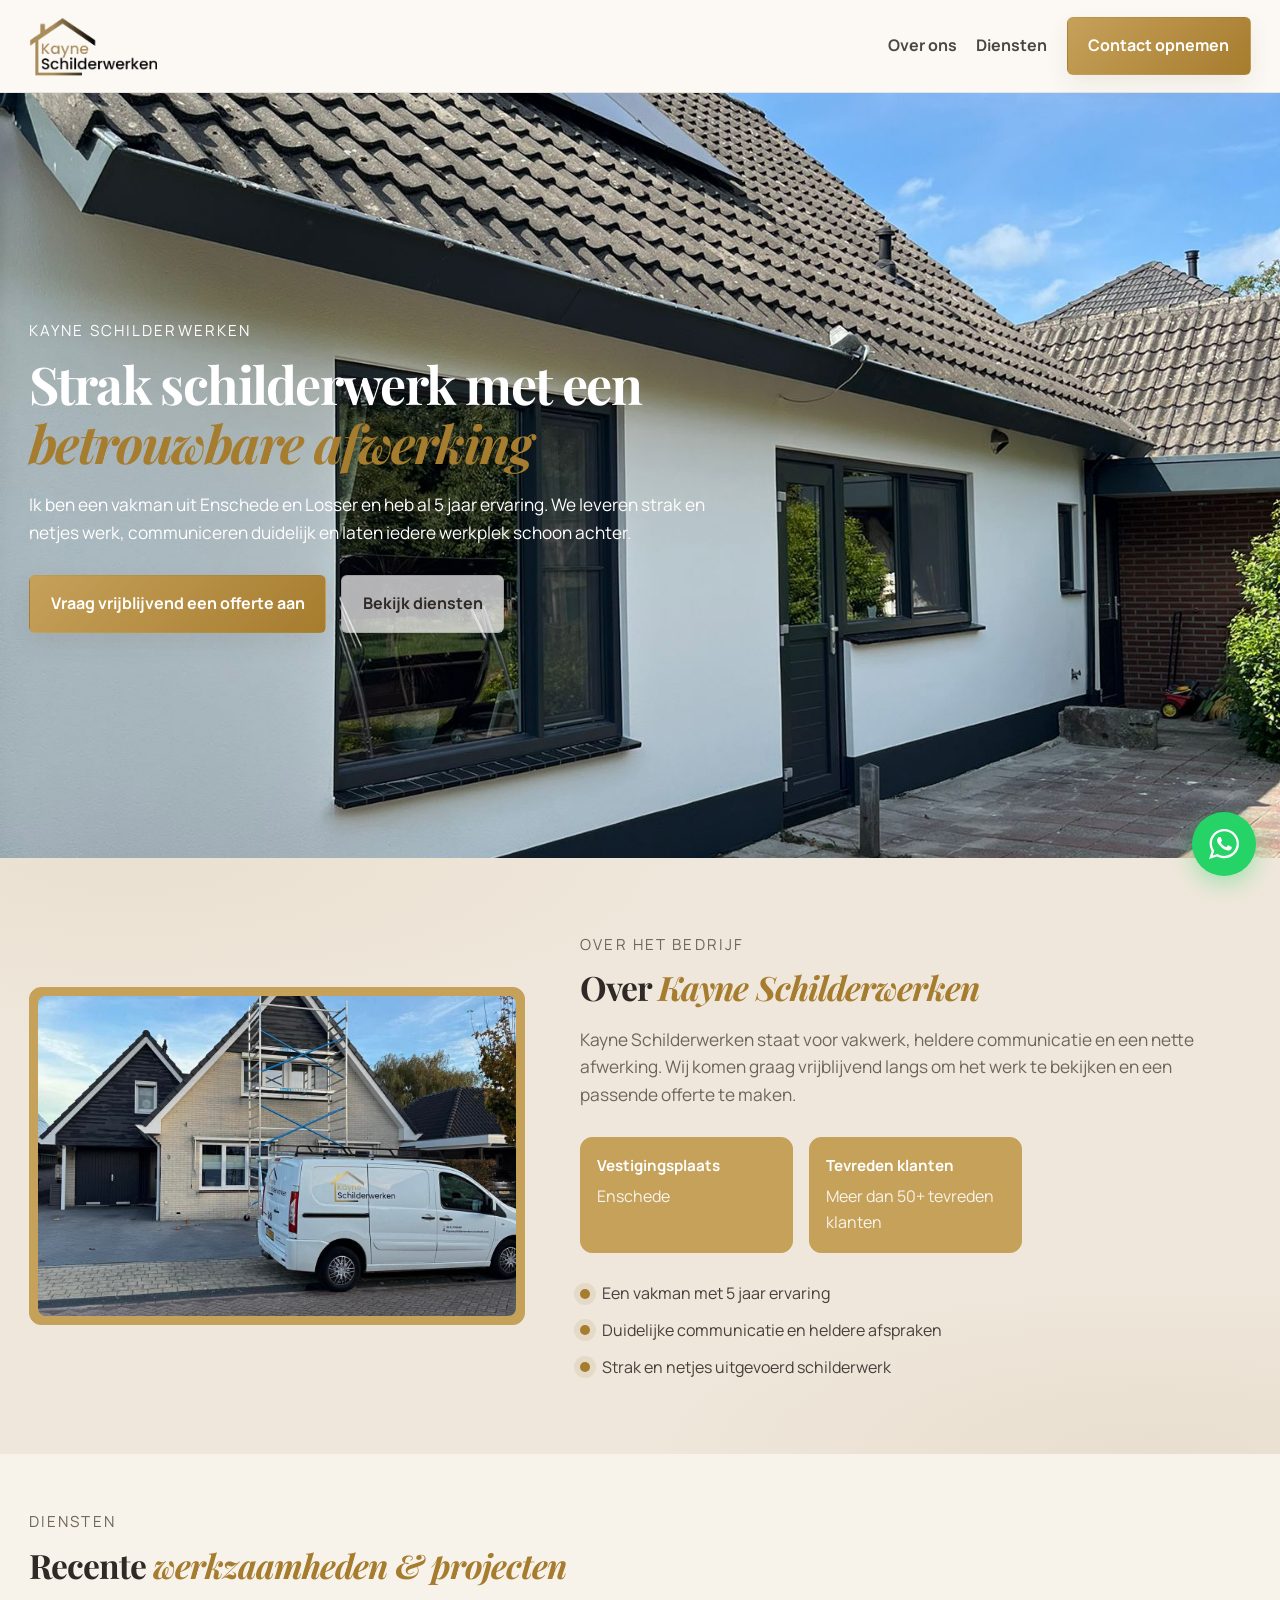
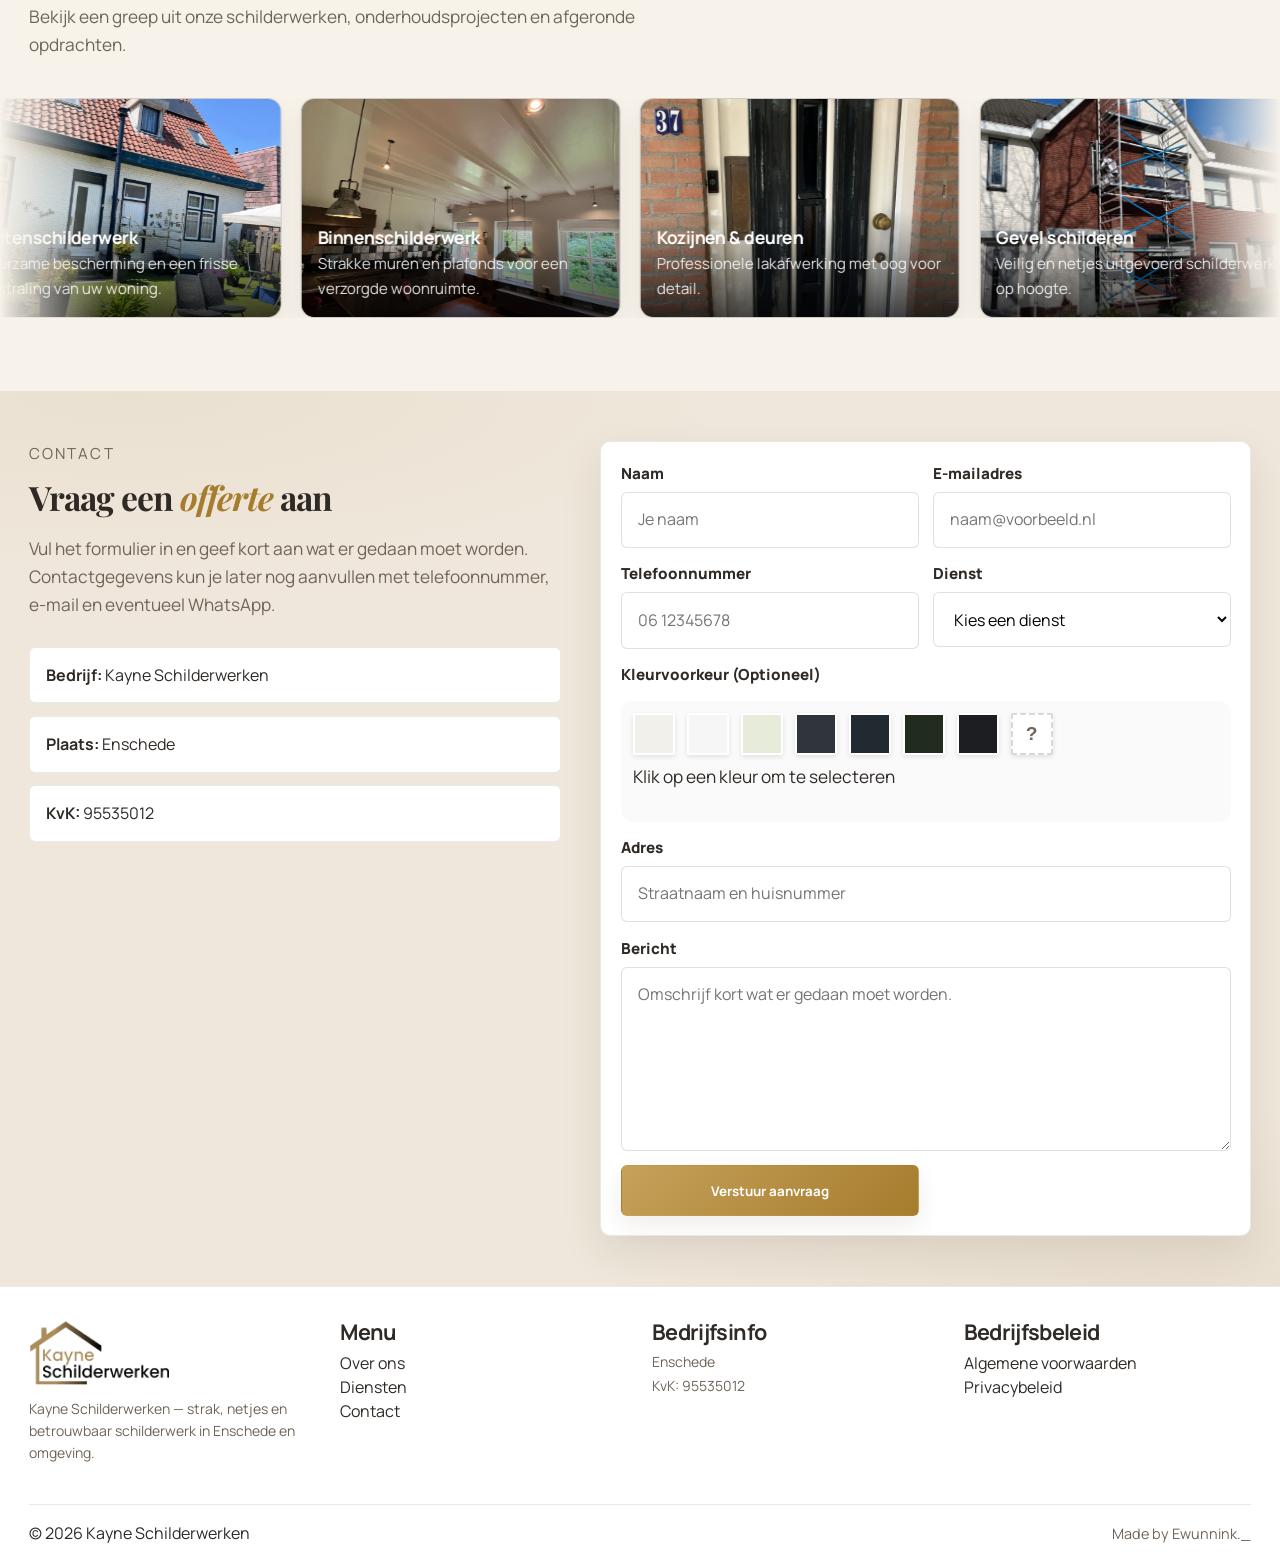
==== index.html @ 4dfb6162 "Update index.html" ====
<!doctype html>
<html lang="nl">
<head>
  <meta charset="utf-8" />
  <meta name="viewport" content="width=device-width, initial-scale=1" />
  <title>Kayne Schilderwerken • Schilderwerk met strakke afwerking</title>
  <meta name="description" content="Kayne Schilderwerken uit Enschede. Binnen- en buitenschilderwerk, spuitwerk, sauswerk, behangen, houtrotreparaties, glaszetten en kitwerk." />
  <link rel="canonical" href="https://jouwdomein.nl/" />


  <link rel="preconnect" href="https://fonts.googleapis.com">
  <link rel="preconnect" href="https://fonts.gstatic.com" crossorigin>
  <link href="https://fonts.googleapis.com/css2?family=Manrope:wght@400;500;600;700;800&family=Playfair+Display:wght@600;700&display=swap" rel="stylesheet">
  <link rel="stylesheet" href="styles.css" />
</head>
<body>
  <a class="skip-link" href="#main">Direct naar inhoud</a>

  <header class="site-header" data-elevate>
    <div class="container header-inner">
      <a class="brand" href="#top" aria-label="Kayne Schilderwerken home">
        <img class="brand-logo" src="Logo Kayne Schilderwerken.png" alt="Kayne Schilderwerken logo">
      </a>

      <nav class="nav" aria-label="Hoofdnavigatie">
        <button class="nav-toggle" type="button" aria-expanded="false" aria-controls="navMenu">
          <span class="nav-toggle-lines" aria-hidden="true"></span>
          <span class="sr-only">Menu</span>
        </button>

      <div id="navMenu" class="nav-menu">
          <a href="/over-ons">Over ons</a>
          <a href="/diensten">Diensten</a>
          <a href="/contact-opnemen" class="btn btn-primary">Contact opnemen</a>
        </div>
      </nav>
    </div>
  </header>

  <main id="main">
   <section id="top" class="hero">
  <div class="hero-bg" aria-hidden="true"></div>

  <div class="container hero-grid hero-grid--banner">
    <div class="hero-copy reveal">
      <p class="kicker">Kayne Schilderwerken</p>
      <h1>
        Strak schilderwerk met een
        <span class="accent"><em>betrouwbare afwerking</em></span>
      </h1>
      <p class="lead">
        Ik ben een vakman uit Enschede en Losser en heb al 5 jaar ervaring.
        We leveren strak en netjes werk, communiceren duidelijk en laten iedere werkplek schoon achter.
      </p>

      <div class="hero-actions">
        <a class="btn btn-primary" href="#contact">Vraag vrijblijvend een offerte aan</a>
        <a class="btn btn-ghost" href="#diensten">Bekijk diensten</a>
      </div>
    </div>
  </div>
</section>

    <section id="over" class="section section-soft">
      <div class="container about-grid">
        <div class="about-logo-wrap reveal">
          <div class="about-logo-card">
            <img src="Kayne Schilderwerk Afbeelding Werkbus.jpg" alt="Kayne Schilderwerken logo groot">
          </div>
        </div>

        <div class="about-copy reveal">
          <p class="section-kicker">Over het bedrijf</p>
          <h2>Over <span class="accent"><em>Kayne Schilderwerken</em></span></h2>
          <p class="section-lead">
            Kayne Schilderwerken staat voor vakwerk, heldere communicatie en een nette afwerking.
            Wij komen graag vrijblijvend langs om het werk te bekijken en een passende offerte te maken.
          </p>

          <div class="info-boxes">
            <div class="info-box">
              <strong>Vestigingsplaats</strong>
              <span>Enschede</span>
            </div>
              <div class="info-box">
              <strong>Tevreden klanten</strong>
              <span>Meer dan 50+ tevreden klanten</span>
            </div>
          </div>

          <ul class="checklist">
            <li>Een vakman met 5 jaar ervaring</li>
            <li>Duidelijke communicatie en heldere afspraken</li>
            <li>Strak en netjes uitgevoerd schilderwerk</li>
          </ul>
        </div>
      </div>
    </section>

    <section class="section services-slider-section">
  <div class="container">
    <div class="section-head">
      <span class="section-kicker">Diensten</span>
      <h2>Recente <span class="accent"><em>werkzaamheden & projecten</em></span></h2>
      <p class="section-lead">
        Bekijk een greep uit onze schilderwerken, onderhoudsprojecten en afgeronde opdrachten.
      </p>
    </div>
  </div>

  <div class="services-slider">
<div class="services-track">

  <article class="service-slide">
    <img src="Kayne Schilderwerk Afbeelding 23.jpg" alt="Buitenschilderwerk woning">
    <div class="service-slide-overlay">
      <h3>Buitenschilderwerk</h3>
      <p>Duurzame bescherming en een frisse uitstraling van uw woning.</p>
    </div>
  </article>

  <article class="service-slide">
    <img src="Kayne Schilderwerk Afbeelding 8.jpg" alt="Binnenschilderwerk woonkamer">
    <div class="service-slide-overlay">
      <h3>Binnenschilderwerk</h3>
      <p>Strakke muren en plafonds voor een verzorgde woonruimte.</p>
    </div>
  </article>

  <article class="service-slide">
    <img src="Kayne Schilderwerk Afbeelding 15.jpg" alt="Schilderen van kozijnen en deuren">
    <div class="service-slide-overlay">
      <h3>Kozijnen & deuren</h3>
      <p>Professionele lakafwerking met oog voor detail.</p>
    </div>
  </article>

  <article class="service-slide">
    <img src="Kayne Schilderwerk Afbeelding Stijger.jpg" alt="Schilderwerk op hoogte met steiger">
    <div class="service-slide-overlay">
      <h3>Gevel schilderen</h3>
      <p>Veilig en netjes uitgevoerd schilderwerk op hoogte.</p>
    </div>
  </article>

  <article class="service-slide">
    <img src="Kayne Schilderwerk Afbeelding 21.jpg" alt="Nieuwbouwwoning schilderwerk">
    <div class="service-slide-overlay">
      <h3>Nieuwbouw schilderwerk</h3>
      <p>Vakkundig geplaatst glas met een nette afwerking rondom kozijnen en ramen.</p>
    </div>
  </article>

    <article class="service-slide">
    <img src="Kayne Schilderwerk Afbeelding 32.jpg" alt="Glaszetwerk">
    <div class="service-slide-overlay">
      <h3>Glaszetwerk</h3>
      <p>Professionele afwerking van nieuwe woningen.</p>
    </div>
  </article>

  <article class="service-slide">
    <img src="Kayne Schilderwerk Afbeelding Werkbus 2.jpg" alt="Werkbus van Kayne Schilderwerken">
    <div class="service-slide-overlay">
      <h3>Project op locatie</h3>
      <p>Efficiënt en netjes werk uitgevoerd bij klanten.</p>
    </div>
  </article>
</div>
      </div>
    </section>

    <section id="contact" class="section-soft">
      <div class="container contact-grid">
        <div class="contact-copy reveal">
          <p class="section-kicker">Contact</p>
          <h2>Vraag een <span class="accent"><em>offerte</em></span> aan</h2>
          <p class="section-lead">
            Vul het formulier in en geef kort aan wat er gedaan moet worden.
            Contactgegevens kun je later nog aanvullen met telefoonnummer, e-mail en eventueel WhatsApp.
          </p>

          <div class="contact-points">
            <div class="contact-point"><strong>Bedrijf:</strong> Kayne Schilderwerken</div>
            <div class="contact-point"><strong>Plaats:</strong> Enschede</div>
            <div class="contact-point"><strong>KvK:</strong> 95535012</div>
          </div>
        </div>

        <form class="form reveal" autocomplete="on">
          <div class="field">
            <label for="naam">Naam</label>
            <input id="naam" name="naam" type="text" placeholder="Je naam" required>
          </div>

          <div class="field">
            <label for="email">E-mailadres</label>
            <input id="email" name="email" type="email" placeholder="naam@voorbeeld.nl" required>
          </div>

          <div class="field">
            <label for="telefoon">Telefoonnummer</label>
            <input id="telefoon" name="telefoon" type="tel" placeholder="06 12345678">
          </div>

          <div class="field">
            <label for="dienst">Dienst</label>
            <select id="dienst" name="dienst" required>
              <option value="" disabled selected>Kies een dienst</option>
              <option>Binnen schilderwerk</option>
              <option>Buiten schilderwerk</option>
              <option>Spuitwerk</option>
              <option>Sauswerk</option>
              <option>Behangen</option>
              <option>Houtrotreparatie</option>
              <option>Glaszetten</option>
              <option>Kitwerk</option>
              <option>Kleine herstelklus</option>
            </select>
          </div>

          <div class="field field--full">
  <label>Kleurvoorkeur (Optioneel)</label>
  <div class="color-swatch-container">
    <input type="hidden" name="gekozen_ral_kleur" id="selected-ral" value="Nog geen keuze">
    
    <div class="swatches">
      <button type="button" class="swatch" data-name="RAL 9010 (Zuiver wit)" title="RAL 9010" style="background-color: #F1F0EA;"></button>
      <button type="button" class="swatch" data-name="RAL 9016 (Verkeerswit)" title="RAL 9016" style="background-color: #F6F6F6;"></button>
      <button type="button" class="swatch" data-name="RAL 9001 (Crèmewit)" title="RAL 9001" style="background-color: #E7EBDA;"></button>
      <button type="button" class="swatch" data-name="RAL 7016 (Antraciet)" title="RAL 7016" style="background-color: #2F353B;"></button>
      <button type="button" class="swatch" data-name="RAL 7021 (Zwartgrijs)" title="RAL 7021" style="background-color: #202A30;"></button>
      <button type="button" class="swatch" data-name="RAL 6009 (Dennengroen)" title="RAL 6009" style="background-color: #212C1F;"></button>
      <button type="button" class="swatch" data-name="RAL 9005 (Gitzwart)" title="RAL 9005" style="background-color: #1D1E22;"></button>
      <button type="button" class="swatch-other" id="btn-custom-color" title="Andere kleur">?</button>
    </div>
    <p id="color-display-name" class="fineprint">Klik op een kleur om te selecteren</p>
    
    <input type="text" id="custom-color-input" name="andere_kleur" placeholder="Voer RAL code of kleurnaam in..." style="display:none; margin-top: 10px; width: 100%; padding: 0.8rem; border-radius: 8px; border: 1px solid rgba(0,0,0,0.1);">
  </div>
</div>

<div class="field field--full">
  <label for="adres">Adres</label>
  <input id="adres" name="adres" type="text" placeholder="Straatnaam en huisnummer" />
</div>

          <div class="field field--full">
            <label for="bericht">Bericht</label>
            <textarea id="bericht" name="bericht" rows="6" placeholder="Omschrijf kort wat er gedaan moet worden." required></textarea>
          </div>

          <button class="btn btn-primary btn-block" type="submit">Verstuur aanvraag</button>
        </form>
      </div>
    </section>
  </main>

<div class="video-lightbox" id="videoLightbox" aria-hidden="true">
  <div class="video-lightbox-backdrop"></div>

  <div class="video-lightbox-dialog" role="dialog" aria-modal="true" aria-label="Vergrote video">
    <button class="video-lightbox-close" id="videoLightboxClose" type="button" aria-label="Sluiten">
      ✕
    </button>

    <video id="lightboxVideo" controls playsinline></video>
  </div>
</div>
  
<footer class="footer">
  <div class="container footer-grid">
    <div>
      <img class="brand-logo footer-logo" src="Logo Kayne Schilderwerken.png" alt="Kayne Schilderwerken logo">
      <p class="muted">Kayne Schilderwerken — strak, netjes en betrouwbaar schilderwerk in Enschede en omgeving.</p>
    </div>

    <div class="footer-col">
      <h3>Menu</h3>
      <a href="/over-ons.html">Over ons</a>
      <a href="/diensten.html">Diensten</a>
      <a href="/contact-opnemen.html">Contact</a>
    </div>

    <div class="footer-col">
      <h3>Bedrijfsinfo</h3>
      <p class="muted">Enschede</p>
      <p class="muted">KvK: 95535012</p>
    </div>

    <div class="footer-col">
      <h3>Bedrijfsbeleid</h3>
      <a href="/algemene-voorwaarden">Algemene voorwaarden</a>
      <a href="/privacybeleid">Privacybeleid</a>
    </div>
  </div>

  <div class="container footer-bottom">
  <span>© <span id="year"></span> Kayne Schilderwerken</span>

  <a 
    href="https://www.instagram.com/ewunnink._/" 
    target="_blank" 
    rel="noopener noreferrer"
    class="made-by"
  >
    Made by Ewunnink._
  </a>
</div>
</footer>

  <div class="whatsapp-wrapper">
  <button
    id="kayne-whatsapp-button"
    class="whatsapp-button"
    aria-label="Open WhatsApp chat"
    type="button"
  >
     <svg xmlns="http://www.w3.org/2000/svg" width="33" height="33" viewBox="0 0 24 24" fill="white" aria-hidden="true">
        <path d="M24 11.7c0 6.45-5.27 11.68-11.78 11.68-2.07 0-4-.53-5.7-1.45L0 24l2.13-6.27a11.57 11.57 0 0 1-1.7-6.04C.44 5.23 5.72 0 12.23 0 18.72 0 24 5.23 24 11.7M12.22 1.85c-5.46 0-9.9 4.41-9.9 9.83 0 2.15.7 4.14 1.88 5.76L2.96 21.1l3.8-1.2a9.9 9.9 0 0 0 5.46 1.62c5.46 0 9.9-4.4 9.9-9.83a9.88 9.88 0 0 0-9.9-9.83m5.95 12.52c-.08-.12-.27-.19-.56-.33-.28-.14-1.7-.84-1.97-.93-.26-.1-.46-.15-.65.14-.2.29-.75.93-.91 1.12-.17.2-.34.22-.63.08-.29-.15-1.22-.45-2.32-1.43a8.64 8.64 0 0 1-1.6-1.98c-.18-.29-.03-.44.12-.58.13-.13.29-.34.43-.5.15-.17.2-.3.29-.48.1-.2.05-.36-.02-.5-.08-.15-.65-1.56-.9-2.13-.24-.58-.48-.48-.64-.48-.17 0-.37-.03-.56-.03-.2 0-.5.08-.77.36-.26.29-1 .98-1 2.4 0 1.4 1.03 2.76 1.17 2.96.14.19 2 3.17 4.93 4.32 2.94 1.15 2.94.77 3.47.72.53-.05 1.7-.7 1.95-1.36.24-.67.24-1.25.17-1.37"></path>
      </svg>
  </button>

  <div
    id="kayne-whatsapp-chat"
    class="whatsapp-chat"
    role="dialog"
    aria-modal="true"
    aria-labelledby="kayne-whatsapp-title"
  >

    <div class="whatsapp-chat-header">
      <div class="whatsapp-chat-header-text">
        <h3 id="kayne-whatsapp-title">Kayne Schilderwerken</h3>
        <p>De snelste manier om contact <br>met ons op te nemen</p>
      </div>

      <button
        id="kayne-chat-close"
        class="whatsapp-chat-close"
        type="button"
        aria-label="Sluiten"
      >
        ✕
      </button>
    </div>

    <div class="whatsapp-chat-body">
      <p>Hey 👋 Waar kunnen we je mee helpen?</p>
    </div>

    <div class="whatsapp-chat-footer">
      <input
        id="kayne-chat-input"
        type="text"
        placeholder="Typ een bericht..."
        aria-label="Typ een WhatsApp bericht"
      >

      <button
        id="kayne-chat-send"
        class="whatsapp-send-button"
        type="button"
        aria-label="Versturen"
      >
        ➤
      </button>
    </div>

  </div>
</div>

  <script src="script.js"></script>
</body>
</html>
---- styles.css ----
:root{
  --bg: #f7f2ea;
  --surface: #ffffff;
  --surface-soft: #efe7db;
  --text: #2f2a26;
  --muted: #6f6558;
  --line: rgba(47, 42, 38, 0.10);

  --brand: #a67c2e;
  --brand-dark: #7a5b22;
  --brand-light: #c6a15a;
  --brand-soft: rgba(166, 124, 46, 0.12);

  --accent: #a67c2e;
  --radius: 8px;
  --shadow: 0 16px 40px rgba(58, 40, 18, 0.10);
  --shadow-soft: 0 10px 24px rgba(58, 40, 18, 0.08);
  --container: 1240px;

  --font-sans: "Manrope", system-ui, sans-serif;
  --font-serif: "Playfair Display", Georgia, serif;

  --step--1: clamp(.88rem, .84rem + .18vw, .95rem);
  --step-0: clamp(1rem, .96rem + .25vw, 1.08rem);
  --step-1: clamp(1.18rem, 1.06rem + .5vw, 1.35rem);
  --step-2: clamp(1.55rem, 1.3rem + 1vw, 2.15rem);
  --step-3: clamp(2rem, 1.65rem + 2vw, 3.45rem);

  --space-1: clamp(.6rem, .5rem + .3vw, .8rem);
  --space-2: clamp(.9rem, .75rem + .6vw, 1.2rem);
  --space-3: clamp(1.2rem, 1rem + 1vw, 1.8rem);
  --space-4: clamp(1.6rem, 1.25rem + 1.5vw, 2.5rem);
  --space-5: clamp(2.2rem, 1.7rem + 2.2vw, 3.5rem);
  --space-6: clamp(3rem, 2.2rem + 3vw, 5rem);
}

*{ box-sizing:border-box; }
html{ scroll-behavior:smooth; }
body{
  margin:0;
  font-family:var(--font-sans);
  background:var(--bg);
  color:var(--text);
  line-height:1.6;
}
img{ max-width:100%; display:block; }
a{ color:inherit; text-decoration:none; }
p{ margin:0 0 var(--space-2); font-size:var(--step-0); }
h1,h2,h3{
  margin:0 0 var(--space-2);
  line-height:1.12;
  letter-spacing:-0.03em;
}
h1,h2{ font-family:var(--font-serif); }
h1{ font-size:var(--step-3); }
h2{ font-size:var(--step-2); }
h3{ font-size:var(--step-1); }

.container{
  width:min(var(--container), 100% - 2 * var(--space-3));
  margin-inline:auto;
}

.skip-link{
  position:absolute;
  left:-9999px;
  top:.8rem;
  background:var(--text);
  color:#fff;
  padding:.75rem 1rem;
  border-radius:4px;
  z-index:999;
}
.skip-link:focus{ left:.8rem; }

.site-header{
  position:sticky;
  top:0;
  z-index:50;
  backdrop-filter:blur(12px);
  background:rgba(252, 250, 246, 0.9);
  border-bottom:1px solid var(--line);
}
.site-header.is-elevated{
  box-shadow:0 8px 24px rgba(0,0,0,.06);
}
.header-inner{
  display:flex;
  align-items:center;
  justify-content:space-between;
  gap:1rem;
  padding:1rem 0;
}

.brand-logo{
  width:clamp(100px, 10vw, 150px);
  height:auto;
  object-fit:contain;
}

.nav{ position:relative; }
.nav-menu{
  display:flex;
  align-items:center;
  gap:1.2rem;
}
.nav-menu a{
  font-weight:700;
  color:rgba(47,41,36,.86);
}
.nav-menu a:hover{ color:var(--brand-dark); }

.nav-toggle{
  display:none;
  width:46px;
  height:46px;
  border-radius:6px;
  border:1px solid var(--line);
  background:#fff;
  align-items:center;
  justify-content:center;
  cursor:pointer;
}
.nav-toggle-lines,
.nav-toggle-lines::before,
.nav-toggle-lines::after{
  content:"";
  display:block;
  width:18px;
  height:2px;
  background:var(--text);
  border-radius:2px;
  position:relative;
}
.nav-toggle-lines::before{ position:absolute; top:-6px; left:0; }
.nav-toggle-lines::after{ position:absolute; top:6px; left:0; }

.sr-only{
  position:absolute !important;
  width:1px;
  height:1px;
  padding:0;
  margin:-1px;
  overflow:hidden;
  clip:rect(0,0,0,0);
  white-space:nowrap;
  border:0;
}

.btn{
  display:inline-flex;
  align-items:center;
  justify-content:center;
  border-radius:6px;
  padding:.95rem 1.3rem;
  font-weight:700;
  font-family:var(--font-sans);
  border:1px solid transparent;
  transition:transform .2s ease, filter .2s ease, background .2s ease;
}
.btn:hover{ transform:translateY(-1px); }

.btn-primary{
  background:linear-gradient(135deg, var(--brand-light), var(--brand));
  color:#fff;
  box-shadow:var(--shadow-soft);
}
.btn-primary:hover{
  filter:brightness(.97);
}

.site-header .btn-primary{ color:#fff !important; }

.btn-ghost{
  background:rgba(255,255,255,.7);
  color:var(--text);
  border-color:rgba(47,41,36,.14);
}
.btn-light{
  background:#fff;
  color:var(--brand-dark);
}
.btn-block{ width:100%; }

.kicker,
.section-kicker{
  display:inline-flex;
  align-items:center;
  gap:.6rem;
  font-size:var(--step--1);
  text-transform:uppercase;
  letter-spacing:.14em;
  color:var(--muted);
  margin-bottom:var(--space-1);
}
.kicker::before,
.section-kicker::before{
  content:"";
  width:10px;
  height:10px;
  border-radius:2px;
  background:var(--brand);
  box-shadow:0 0 0 6px rgba(155,122,69,.16);
  margin-right: 8px;
}

.section-kicker::before{
  display: none;
}

.kicker::before{
  display:none;
}

.section-kicker-light{ color:rgba(255,255,255,.8); }
.section-kicker-light::before{
  background:#fff;
  box-shadow:0 0 0 6px rgba(255,255,255,.12);
}

.lead,
.section-lead{
  color:var(--muted);
  max-width:62ch;
}
.section-lead-light{ color:rgba(255,255,255,.82); }

.accent{
  color:var(--brand);
  position:relative;
}

.accent::after{
  display:none;
}

.hero{
  position: relative;
  overflow: hidden;
  min-height: 85vh;
  display: flex;
  align-items: center;   /* verticale centrering */
  padding: 0;
  color: #fff;
}

.hero-copy{
  max-width: 720px;
  margin-left: 0;
  padding: 120px 0;
}

.hero h1,
.hero .kicker,
.hero .lead {
  color: #fff;
}

.hero .lead {
  color: #fff;
}

.hero .accent {
  color: --brand-light: #c6a15a;
}

.hero-actions{
  display:flex;
  gap:.9rem;
  flex-wrap:wrap;
  margin-top:var(--space-3);
}
.hero-badges{
  display:flex;
  flex-wrap:wrap;
  gap:.7rem;
  margin-top:var(--space-3);
}
.hero-badges span{
  padding:.6rem .9rem;
  background:#fff;
  border:1px solid var(--line);
  border-radius:6px;
  font-weight:700;
  font-size:var(--step--1);
}

.hero-panel{
  display: none;
}

.hero-grid{
  grid-template-columns: 1fr;
}

.hero-bg{
  position: absolute;
  inset: 0;
  background:
    url("Kayne Schilderwerk Afbeelding 28.jpg") center/cover no-repeat;
}

.hero-card-title{
  font-size:1.1rem;
  font-weight:800;
  margin-bottom:.2rem;
}
.hero-card-text{
  color:var(--muted);
}
.hero-list{
  margin:1rem 0 0;
  padding:0;
  list-style:none;
  display:grid;
  gap:.6rem;
}
.hero-list li{
  display:flex;
  align-items:flex-start;
  gap:.65rem;
}
.hero-list li::before{
  content:"";
  width:10px;
  height:10px;
  margin-top:.45rem;
  border-radius:2px;
  background:var(--brand);
  flex:0 0 auto;
}

.usp-row{
  margin-top:var(--space-5);
  display:grid;
  grid-template-columns:repeat(3, 1fr);
  gap:var(--space-3);
}
.usp-card,
.service-card,
.feature-card,
.info-box,


.about-logo-card{
  padding: 0.5rem;
  background: var(--brand-light);
  border: 1px solid var(--brand-light);
  border-radius: 12px;
}

.usp-card{
  padding:1.2rem;
}
.usp-card p{ color:var(--muted); margin:0; }
.usp-icon{
  width:50px;
  height:50px;
  display:grid;
  place-items:center;
  border-radius:6px;
  background:var(--brand-soft);
  color:var(--brand-dark);
  font-weight:800;
  margin-bottom:1rem;
}

.usp-icon svg{
  width:22px;
  height:22px;
}

.section{ padding:var(--space-6) 0; }

.section-soft{
  position: relative;
  z-index: 2;
  background:
    radial-gradient(1000px 300px at 10% 0%, rgba(199,175,133,.12), transparent 60%),
    radial-gradient(900px 300px at 90% 100%, rgba(155,122,69,.08), transparent 60%),
    var(--surface-soft);
}

.section-dark{
  background:linear-gradient(135deg, #372d22, #6f5431);
  color:#fff;
}

.about-grid{
  display:grid;
  grid-template-columns:.85fr 1.15fr;
  gap:var(--space-5);
  align-items:center;
}
.about-logo-card{
   padding: 0.5rem;
}
.about-logo-card img{
  width: 100%;
  height:320px;
  object-fit:cover;
  border-radius:8px;
}
.info-boxes{
  display:grid;
  grid-template-columns:repeat(3, 1fr);
  gap:1rem;
  margin:var(--space-3) 0;
}

.info-box{
  padding: 1rem;
  display: flex;
  flex-direction: column;
  gap: .35rem;
  background: var(--brand-light);
  border: 1px solid var(--brand-light); 
  color: #fff;
  border-radius: 12px;
}

.info-box strong{
  font-size: .95rem;
  color: #fff;
}

.info-box span{
  color: rgba(255,255,255,0.88);
}

.checklist{
  list-style:none;
  padding:0;
  margin:0;
  display:grid;
  gap:.7rem;
}
.checklist li{
  display:flex;
  gap:.75rem;
  color:rgba(47,41,36,.88);
}
.checklist li::before{
  content:"";
  width:10px;
  height:10px;
  border-radius: 50px;
  background:var(--brand);
  margin-top:.45rem;
  box-shadow:0 0 0 6px rgba(155,122,69,.12);
  flex:0 0 auto;
}

.section-head{
  margin-bottom:var(--space-4);
}

.cards-3{
  display:grid;
  grid-template-columns:repeat(3, 1fr);
  gap:var(--space-3);
}
.service-card{
  overflow:hidden;
}
.service-top{
  height:8px;
  background:linear-gradient(90deg, var(--brand-light), var(--brand));
}
.service-body{
  padding:1.2rem;
}
.service-body p{ color:var(--muted); }

.feature-grid{
  display:grid;
  grid-template-columns:repeat(4, 1fr);
  gap:var(--space-3);
}
.feature-card{
  padding:1.2rem;
}
.feature-card p{
  color:var(--muted);
  margin:0;
}

.cta-box{
  display:flex;
  align-items:center;
  justify-content:space-between;
  gap:1.2rem;
  padding:var(--space-4);
  border:1px solid rgba(255,255,255,.14);
  border-radius:10px;
  background:rgba(255,255,255,.04);
}

.contact-grid{
  display:grid;
  grid-template-columns:.9fr 1.1fr;
  gap:var(--space-4);
  align-items:start;
  padding-top: 50px;
  padding-bottom: 50px;
}
.contact-points{
  display:grid;
  gap:.8rem;
  margin-top:var(--space-3);
}
.contact-point{
  background:#fff;
  border:1px solid var(--line);
  border-radius:6px;
  padding:.9rem 1rem;
}

.form{
  font-family: var(--font-sans);
  background:#fff;
  border:1px solid var(--line);
  box-shadow:var(--shadow);
  border-radius:10px;
  padding:1.2rem;
  display:grid;
  grid-template-columns:1fr 1fr;
  gap:.9rem;
}
.field{
  display:flex;
  flex-direction:column;
  gap:.35rem;
}
.field--full{ grid-column:1 / -1; }

label{
  font-weight:800;
  font-size:var(--step--1);
}
input,
select,
textarea{
  font:inherit;
  padding:.9rem 1rem;
  border-radius:6px;
  border:1px solid rgba(47,41,36,.14);
  background:#fff;
  outline:none;
}
input:focus,
select:focus,
textarea:focus{
  border-color:var(--brand);
  box-shadow:0 0 0 4px rgba(155,122,69,.12);
}
textarea{
  resize:vertical;
  min-height:150px;
}

.footer{
  background:#fff;
  border-top:1px solid var(--line);
  padding:2rem 0 1rem;
}

.footer-grid{
  display:grid;
  grid-template-columns: repeat(4, 1fr);
  gap:1.5rem;
}

.footer-col h3{
  margin:0 0 .5rem;
  line-height:1.2;
}

.footer-col p{
  margin:.15rem 0;
  line-height:1.35;
}

.footer-col a{
  display:block;
  margin:.15rem 0;
  line-height:1.35;
}

.footer-logo{
  width:140px;
  margin-bottom:.8rem;
}

.footer .muted{
  margin:.35rem 0 0;
}

.footer-bottom{
  display:flex;
  justify-content:space-between;
  align-items:center;
  flex-wrap:wrap;
  gap:10px;
}

.made-by{
  font-size:0.9rem;
  color:var(--muted);
  text-decoration:none;
  transition:color 0.2s ease;
}

.made-by:hover{
  color:var(--brand);
}

.muted{
  color:var(--muted);
  font-size: 14px;
}

.footer-bottom{
  margin-top:var(--space-4);
  padding-top:1rem;
  border-top:1px solid var(--line);
}

.reveal{
  opacity:0;
  transform:translateY(12px);
  transition:opacity .6s ease, transform .6s ease;
}
.reveal.is-visible{
  opacity:1;
  transform:translateY(0);
}

@media (max-width: 980px){
  .hero-grid,
  .about-grid,
  .contact-grid,
  .cards-3,
  .usp-row,
  .feature-grid,
  .footer-grid,
  .info-boxes{
    grid-template-columns:1fr;
  }

  .form{
    grid-template-columns:1fr;
  }

  .cta-box{
    flex-direction:column;
    align-items:flex-start;
  }
}

@media (max-width: 760px){
  .nav-toggle{ 
    display:inline-flex; 
  }

  .nav{
    position: static;
  }

  .nav-menu{
    display:none;
    position:absolute;
    top:100%;
    left:0;
    right:0;
    width:100%;
    flex-direction:column;
    align-items:stretch;
    gap:.4rem;
    padding:1rem;
    background:rgba(255,255,255,.98);
    border-top:1px solid var(--line);
    border-bottom:1px solid var(--line);
    border-left:none;
    border-right:none;
    border-radius:0;
    box-shadow:0 12px 24px rgba(0,0,0,.08);
    z-index:100;
  }

  .nav-menu.is-open{ 
    display:flex; 
  }

  .nav-menu a{
    width:100%;
    padding:.9rem 0;
    border-radius: 2;
  }

  .nav-menu a:hover{
    background:var(--brand-soft);
  }

  .brand-logo{
    width: 120px;
    height: 67.5px;
  }
}

@media (prefers-reduced-motion: reduce){
  html{ scroll-behavior:auto; }
  .reveal{ transition:none; transform:none; opacity:1; }
  .btn{ transition:none; }
}

.services-slider-section{
  overflow:hidden;
  padding-top:var(--space-5);
  padding-bottom:var(--space-6);
}

.services-slider{
  position:relative;
  overflow:hidden;
  width:100%;
  mask-image: linear-gradient(to right, transparent 0%, black 8%, black 92%, transparent 100%);
  -webkit-mask-image: linear-gradient(to right, transparent 0%, black 8%, black 92%, transparent 100%);
}

.services-track{
  display:flex;
  gap:1.2rem;
  width:max-content;
  will-change:transform;
}

.service-slide{
  position:relative;
  flex:0 0 320px;
  height:220px;
  border-radius:14px;
  overflow:hidden;
  background:#ddd;
  box-shadow:var(--shadow-soft);
  border:1px solid var(--line);
}

.service-slide img{
  width:100%;
  height:100%;
  object-fit:cover;
  display:block;
}

.service-slide-overlay{
  position:absolute;
  left:0;
  right:0;
  bottom:0;
  padding:1rem;
  color:#fff;
  background:linear-gradient(180deg, rgba(0,0,0,0) 0%, rgba(0,0,0,.72) 100%);
}

.service-slide-overlay h3{
  margin:0 0 .25rem;
  font-size:1.1rem;
  line-height:1.2;
}

.service-slide-overlay p{
  margin:0;
  font-size:.95rem;
  color:rgba(255,255,255,.88);
}

@media (max-width: 760px){
  .service-slide{
    flex:0 0 260px;
    height:180px;
  }

  .services-slider{
    mask-image:none;
    -webkit-mask-image:none;
  }
}

.whatsapp-wrapper {
  position: fixed;
  right: 24px;
  bottom: 24px;
  z-index: 9999;
}

.whatsapp-button {
  width: 64px;
  height: 64px;
  border: none;
  border-radius: 50%;
  background: #25D366;
  cursor: pointer;
  display: flex;
  align-items: center;
  justify-content: center;
  padding: 0;
  box-shadow: 0 8px 22px rgba(37, 211, 102, 0.35);
  transition: transform 0.2s ease, box-shadow 0.2s ease;
}

.whatsapp-button:hover {
  transform: scale(1.05);
  box-shadow: 0 12px 28px rgba(37, 211, 102, 0.45);
}

.whatsapp-button svg {
  width: 30px;
  height: 30px;
  display: block;
}

.whatsapp-chat {
  display: none;
  flex-direction: column;
  position: absolute;
  right: 0;
  bottom: 82px;
  width: 320px;
  background: #ffffff;
  border-radius: 16px;
  overflow: hidden;
  box-shadow: 0 18px 40px rgba(18, 140, 126, 0.18);
}

.whatsapp-chat.is-open {
  display: flex;
}

.whatsapp-chat-header {
  display: flex;
  align-items: center;
  padding: 14px;
  background: #25D366;
  color: #ffffff;
}

.whatsapp-chat-header-text h3 {
  margin: 0;
  font-size: 16px;
}

.whatsapp-chat-header-text p {
  margin: 4px 0 0;
  font-size: 13px;
}

.whatsapp-chat-close {
  margin-left: auto;
  border: none;
  background: transparent;
  color: #ffffff;
  font-size: 18px;
  cursor: pointer;
}

.whatsapp-chat-body {
  padding: 16px;
  background: #f6f6f6;
}

.whatsapp-chat-body p {
  margin: 0;
  background: #ffffff;
  padding: 12px;
  border-radius: 12px;
}

.whatsapp-chat-footer {
  display: flex;
  gap: 8px;
  padding: 12px;
}

#kayne-chat-input {
  flex: 1;
  padding: 10px;
  border: 1px solid #ddd;
  border-radius: 10px;
}

.whatsapp-send-button {
  border: none;
  background: #25D366;
  color: #fff;
  width: 45px;
  border-radius: 10px;
  cursor: pointer;
}

/* mobiel */

@media (max-width: 768px) {

  .whatsapp-wrapper {
    right: 16px;
    bottom: 16px;
  }

  .whatsapp-button {
    width: 58px;
    height: 58px;
  }

  .whatsapp-button svg {
    width: 26px;
    height: 26px;
  }

}

/* =========================
   VIDEO SECTION
========================= */

.video-showcase{
  position: relative;
}

.video-grid{
  display:grid;
  grid-template-columns: repeat(3, 1fr);
  gap: var(--space-3);
}

.video-card{
  background: var(--surface);
  border: 1px solid var(--line);
  box-shadow: var(--shadow-soft);
  border-radius: 10px;
  overflow: hidden;
  transition: transform .25s ease, box-shadow .25s ease, border-color .25s ease;
}

.video-card:hover{
  transform: translateY(-4px);
  box-shadow: var(--shadow);
  border-color: rgba(155,122,69,.22);
}

.video-frame{
  position: relative;
  background: linear-gradient(135deg, rgba(198,161,90,.12), rgba(166,124,46,.08));
  padding: 10px;
  border-bottom: 1px solid var(--line);
}

.video-frame::after{
  content:"";
  position:absolute;
  inset:10px;
  border-radius: 8px;
  pointer-events:none;
  box-shadow: inset 0 0 0 1px rgba(155,122,69,.10);
}

.project-video{
  width:100%;
  height:430px;
  object-fit: cover;
  display:block;
  border-radius: 8px;
  background: #d8d0c4;
  cursor: pointer;
}

.video-card-body{
  padding: 1.1rem 1.15rem 1.2rem;
}

.video-card-body h3{
  margin-bottom: .45rem;
}

.video-card-body p{
  margin:0;
  color: var(--muted);
}

.video-lightbox{
  position: fixed;
  inset: 0;
  display: none;
  align-items: center;
  justify-content: center;
  z-index: 99999;
  padding: 24px;
}

.video-lightbox.is-open{
  display:flex;
}

.video-lightbox-backdrop{
  position:absolute;
  inset:0;
  background: rgba(34, 28, 22, 0.72);
  backdrop-filter: blur(4px);
}

.video-lightbox-dialog{
  position:relative;
  z-index:2;
  width:min(980px, 100%);
  background: var(--surface);
  border: 1px solid rgba(155,122,69,.18);
  border-radius: 14px;
  box-shadow: var(--shadow);
  padding: 14px;
}

.video-lightbox-dialog video{
  width:100%;
  max-height: 78vh;
  display:block;
  border-radius: 10px;
  background: #000;
}

.video-lightbox-close{
  position:absolute;
  top: 10px;
  right: 10px;
  z-index:3;
  width: 42px;
  height: 42px;
  border: none;
  border-radius: 50%;
  background: rgba(47,42,38,.86);
  color: #fff;
  font-size: 18px;
  cursor: pointer;
  display:grid;
  place-items:center;
  transition: transform .2s ease, background .2s ease;
}

.video-lightbox-close:hover{
  transform: scale(1.05);
  background: var(--brand-dark);
}

@media (max-width: 1100px){
  .video-grid{
    grid-template-columns: repeat(2, 1fr);
  }
}

@media (max-width: 760px){
  .video-grid{
    grid-template-columns: 1fr;
  }

  .project-video{
    height: 430px;
  }

  .video-lightbox{
    padding: 14px;
  }

  .video-lightbox-dialog{
    padding: 10px;
    border-radius: 10px;
  }
}

/* =========================
   VIDEO SECTION
========================= */

.video-showcase{
  position: relative;
}

.video-carousel-controls{
  display:flex;
  justify-content:flex-end;
  gap:.75rem;
  margin-bottom:1rem;
}

.video-carousel-btn{
  width:44px;
  height:44px;
  border:none;
  border-radius:8px;
  background:linear-gradient(135deg, var(--brand-light), var(--brand));
  color:#fff;
  font-size:20px;
  font-weight:800;
  cursor:pointer;
  box-shadow:var(--shadow-soft);
  transition:transform .2s ease, filter .2s ease;
}

.video-carousel-btn:hover{
  transform:translateY(-1px);
  filter:brightness(.97);
}

.video-grid{
  display:grid;
  grid-template-columns: repeat(3, 1fr);
  gap: var(--space-3);
}

.video-card{
  background: var(--surface);
  border: 1px solid var(--line);
  box-shadow: var(--shadow-soft);
  border-radius: 10px;
  overflow: hidden;
  transition: transform .25s ease, box-shadow .25s ease, border-color .25s ease;
}

.video-card:hover{
  transform: translateY(-4px);
  box-shadow: var(--shadow);
  border-color: rgba(155,122,69,.22);
}

.video-frame{
  position: relative;
  background: linear-gradient(135deg, rgba(198,161,90,.12), rgba(166,124,46,.08));
  padding: 10px;
  border-bottom: 1px solid var(--line);
}

.project-video{
  width:100%;
  height:430px;
  object-fit: cover;
  display:block;
  border-radius: 8px;
  background: #d8d0c4;
  cursor: pointer;
}

.video-card-body{
  padding: 1.1rem 1.15rem 1.2rem;
}

.video-card-body h3{
  margin-bottom: .45rem;
}

.video-card-body p{
  margin:0;
  color: var(--muted);
}

@media (max-width: 1100px){
  .video-grid{
    grid-template-columns: repeat(2, 1fr);
  }
}

@media (max-width: 760px){
  .video-carousel-controls{
    justify-content:center;
  }

  .video-grid{
    display:flex;
    gap:1rem;
    overflow-x:auto;
    scroll-snap-type:x mandatory;
    scroll-behavior:smooth;
    -webkit-overflow-scrolling:touch;
    padding-bottom:.4rem;
  }

  .video-grid::-webkit-scrollbar{
    height:8px;
  }

  .video-grid::-webkit-scrollbar-thumb{
    background:rgba(166,124,46,.35);
    border-radius:999px;
  }

  .video-card{
    flex:0 0 86%;
    scroll-snap-align:start;
  }

  .project-video{
    height:430px;
  }
}

/* Kleur Swatches Styling */
.color-swatch-container {
  margin-top: 8px;
  padding: 12px;
  background: rgba(0,0,0,0.02);
  border-radius: 12px;
}

.swatches {
  display: flex;
  flex-wrap: wrap;
  gap: 12px;
  margin-bottom: 8px;
}

.swatch, .swatch-other {
  width: 42px;
  height: 42px;
  border-radius: 2px; /* De gevraagde 50px radius */
  border: 2px solid #fff;
  box-shadow: 0 2px 5px rgba(0,0,0,0.1);
  cursor: pointer;
  transition: all 0.2s ease;
  padding: 0;
  position: relative;
}

.swatch:hover, .swatch-other:hover {
  transform: scale(1.15);
  z-index: 2;
}

.swatch.is-selected, .swatch-other.is-selected {
  border-color: var(--green);
  box-shadow: 0 0 0 3px var(--soft-green-2);
  transform: scale(1.1);
}

.swatch-other {
  background: #fff;
  display: flex;
  align-items: center;
  justify-content: center;
  font-weight: 700;
  color: var(--muted);
  font-size: 1.2rem;
  border: 2px dashed rgba(0,0,0,0.15);
}

#color-display-name {
  margin-top: 5px;
  min-height: 1.2em;
}

/* ===== RAL SECTION / SWATCH PREVIEW ===== */

.ral-section {
  padding: 72px 20px;
}

.ral-container {
  max-width: 1140px;
  margin: 0 auto;
}

.ral-layout {
  display: grid;
  grid-template-columns: minmax(320px, 1fr) minmax(320px, 420px);
  gap: 64px;
  align-items: start;
}

.ral-content {
  padding-top: 12px;
}

.ral-title {
  margin: 0 0 16px;
  font-size: clamp(2rem, 4vw, 4rem);
  line-height: 1.05;
  font-weight: 800;
}

.ral-description {
  margin: 0 0 8px;
  font-size: 1.15rem;
  line-height: 1.5;
  opacity: 0.8;
}

.ral-filters {
  display: flex;
  gap: 10px;
  flex-wrap: wrap;
  margin: 0 0 42px;
}

.ral-filter {
  appearance: none;
  background: transparent;
  border: 0;
  padding: 0;
  font: inherit;
  cursor: pointer;
  opacity: 0.9;
}

.ral-filter.active {
  font-weight: 700;
}

.ral-swatch-block {
  margin-top: 8px;
}

.ral-swatch-label {
  margin: 0 0 16px;
  font-size: 1.5rem;
  font-weight: 700;
  line-height: 1.3;
}

.ral-swatches {
  display: flex;
  flex-wrap: wrap;
  gap: 14px;
}

.ral-swatch {
  width: 54px;
  height: 54px;
  padding: 0;
  border: 2px solid rgba(0, 0, 0, 0.06);
  border-radius: 0;
  background: var(--ral-swatch-color);
  cursor: pointer;
  transition: transform 0.2s ease, border-color 0.2s ease, box-shadow 0.2s ease, opacity 0.2s ease;
  box-shadow: inset 0 0 0 1px rgba(255, 255, 255, 0.4);
}

.ral-swatch:hover {
  transform: translateY(-2px);
}

.ral-swatch.active {
  border-color: #111;
  box-shadow:
    0 0 0 2px #111,
    inset 0 0 0 1px rgba(255, 255, 255, 0.3);
}

.ral-swatch.is-hidden {
  display: none;
}

.ral-preview {
  display: flex;
  justify-content: center;
}

.ral-preview-card {
  width: 100%;
  max-width: 390px;
  overflow: hidden;
  border-radius: 28px;
}

.ral-preview-card img {
  display: block;
  width: 100%;
  height: auto;
  object-fit: cover;
}

@media (max-width: 980px) {
  .ral-layout {
    grid-template-columns: 1fr;
    gap: 36px;
  }

  .ral-preview {
    justify-content: flex-start;
  }

  .ral-preview-card {
    max-width: 460px;
  }
}

@media (max-width: 640px) {
  .ral-section {
    padding: 56px 16px;
  }

  .ral-title {
    font-size: 2.3rem;
  }

  .ral-swatch {
    width: 48px;
    height: 48px;
  }

  .ral-swatch-label {
    font-size: 1.2rem;
  }
}
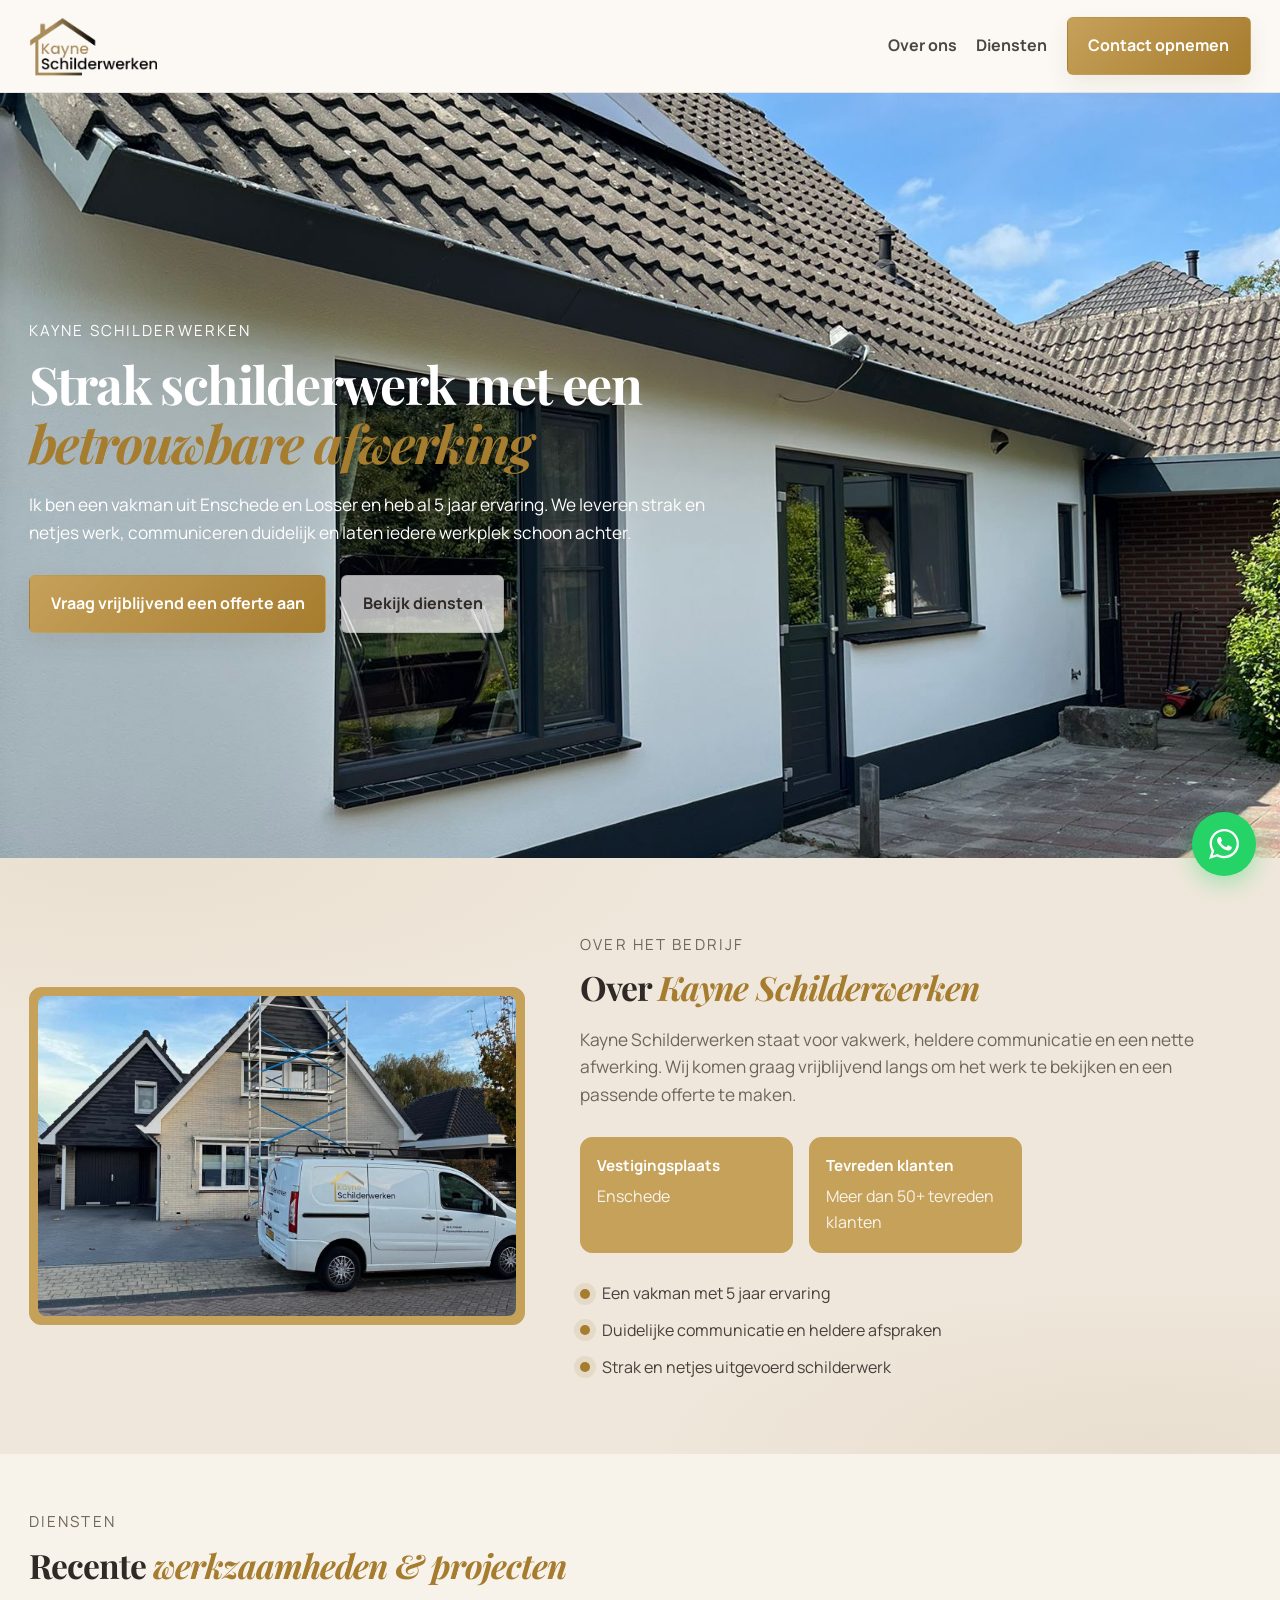
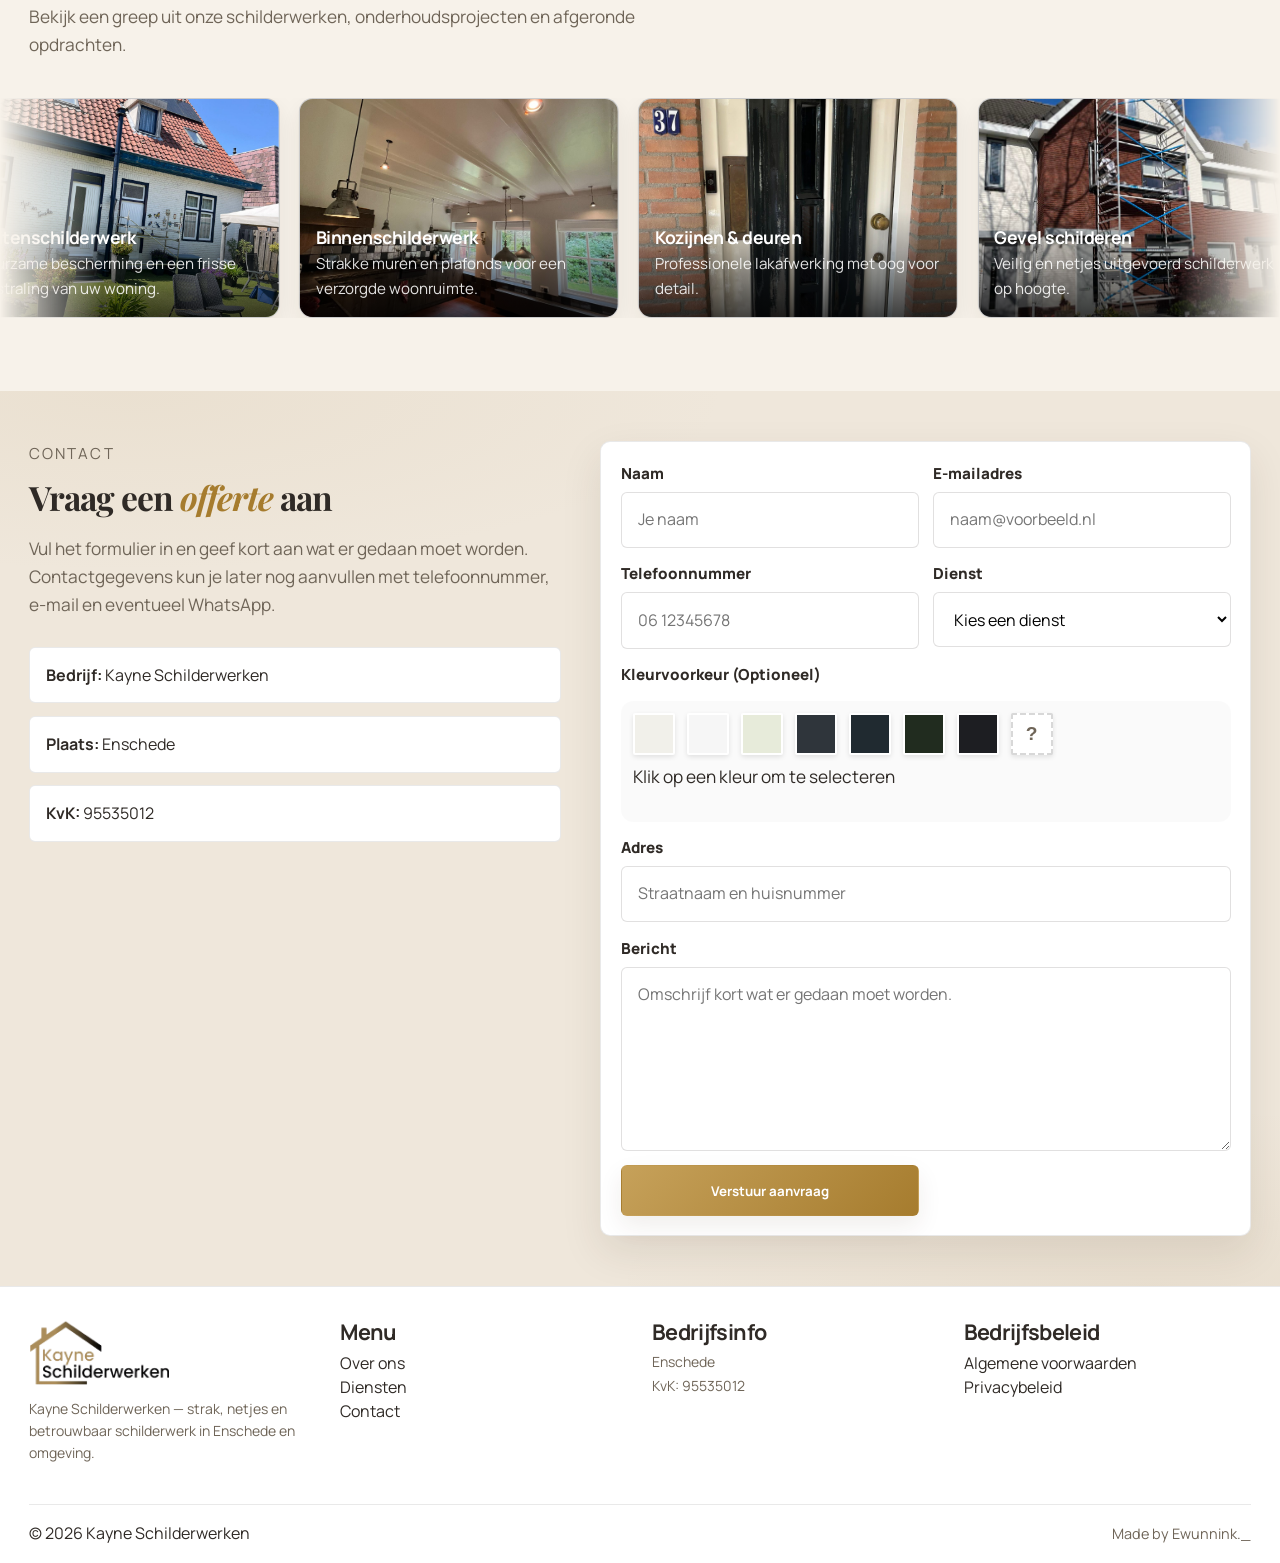
==== commit 35cd144a: "Update index.html" ====
--- a/index.html
+++ b/index.html
@@ -5,7 +5,7 @@
   <meta name="viewport" content="width=device-width, initial-scale=1" />
   <title>Kayne Schilderwerken • Schilderwerk met strakke afwerking</title>
   <meta name="description" content="Kayne Schilderwerken uit Enschede. Binnen- en buitenschilderwerk, spuitwerk, sauswerk, behangen, houtrotreparaties, glaszetten en kitwerk." />
-  <link rel="canonical" href="https://jouwdomein.nl/" />
+  <link rel="canonical" href="https://www.kayneschilderwerken.nl/" />
 
 
   <link rel="preconnect" href="https://fonts.googleapis.com">
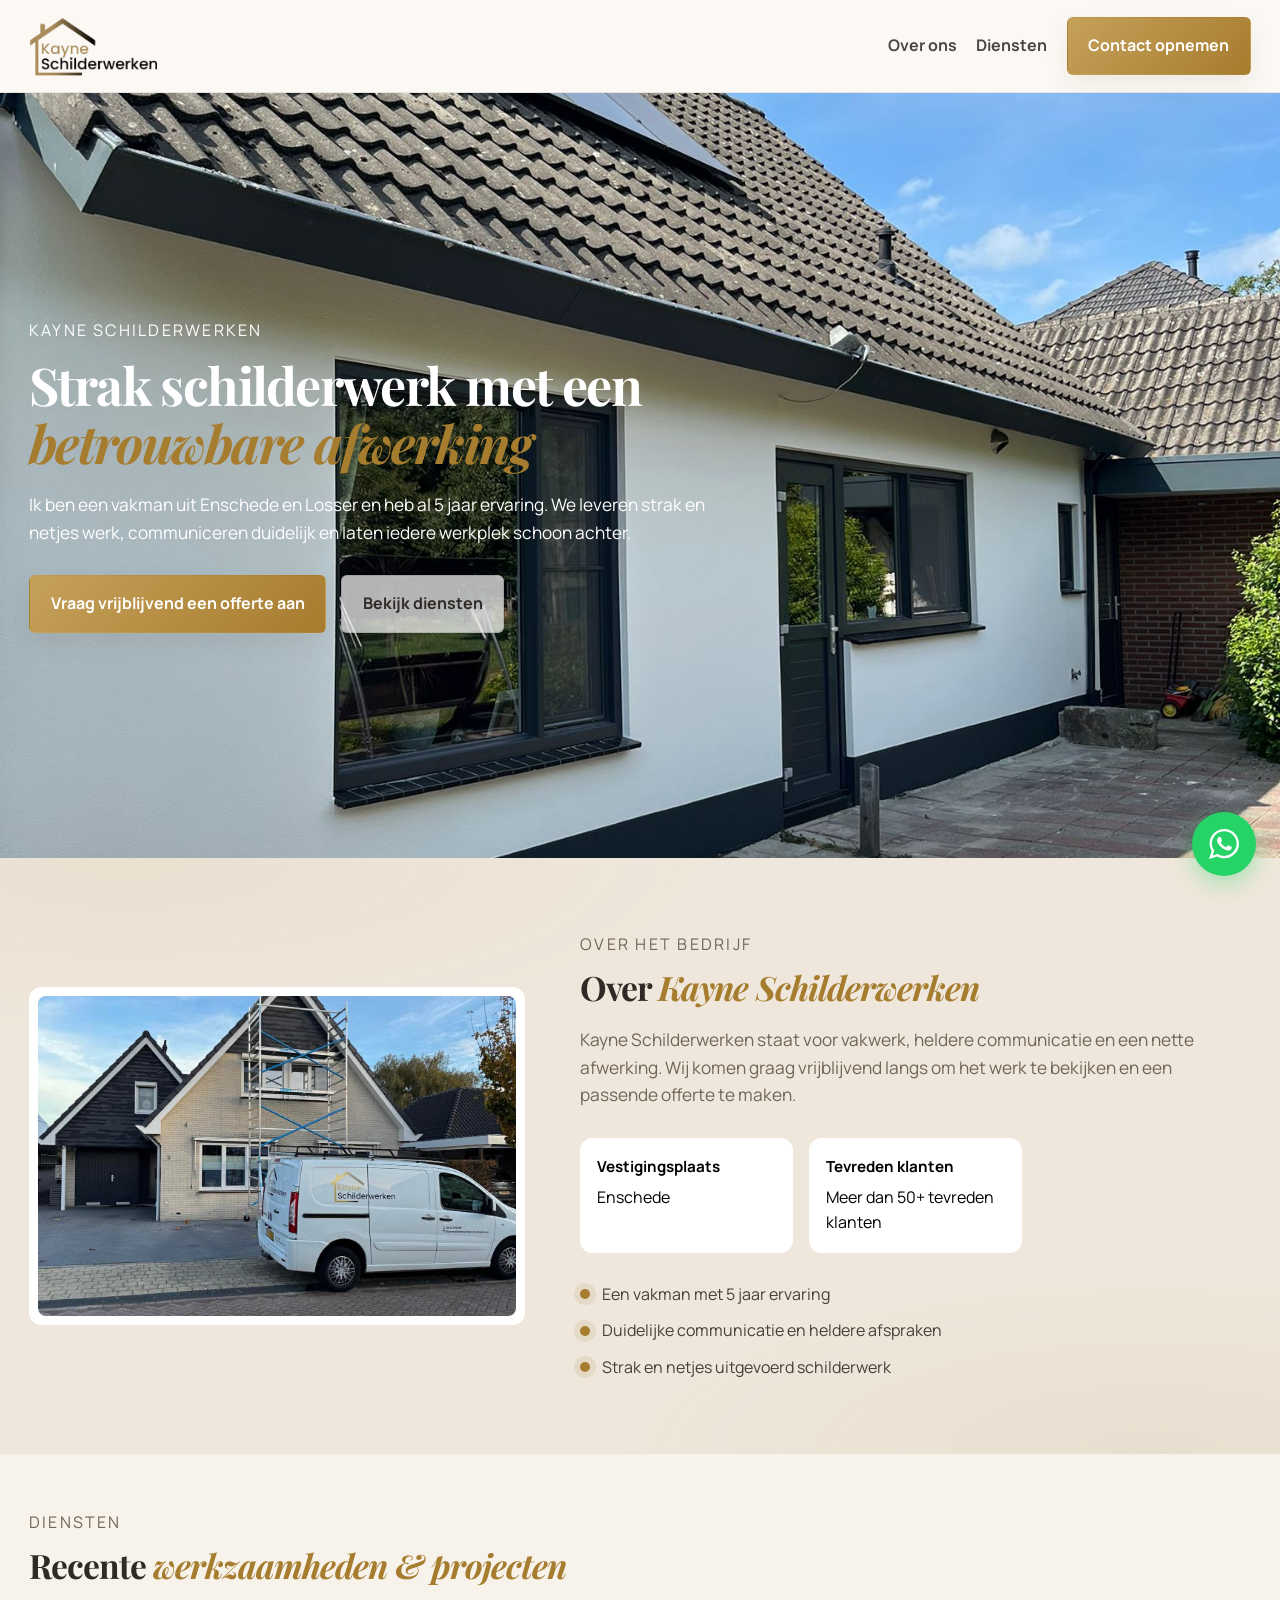
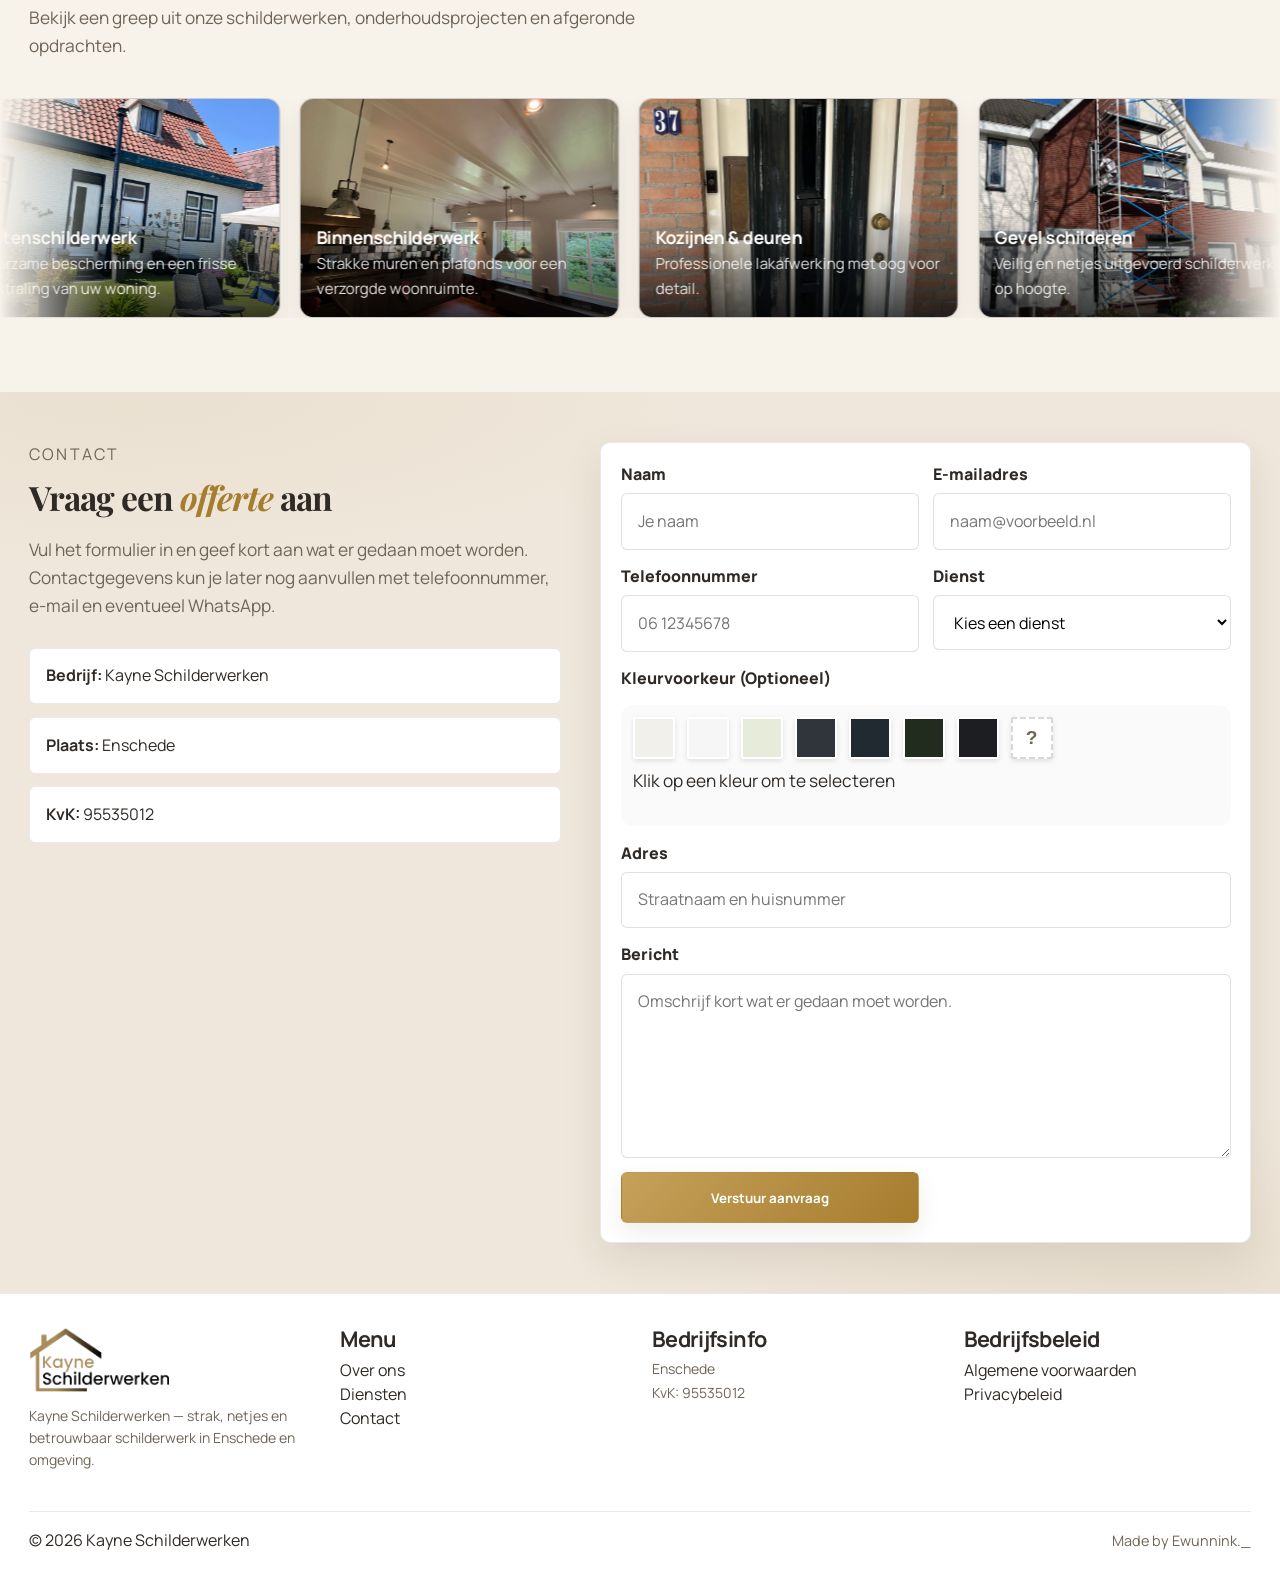
==== commit 01035696: "Update index.html" ====
--- a/index.html
+++ b/index.html
@@ -6,6 +6,7 @@
   <title>Kayne Schilderwerken • Schilderwerk met strakke afwerking</title>
   <meta name="description" content="Kayne Schilderwerken uit Enschede. Binnen- en buitenschilderwerk, spuitwerk, sauswerk, behangen, houtrotreparaties, glaszetten en kitwerk." />
   <link rel="canonical" href="https://www.kayneschilderwerken.nl/" />
+  <link rel="icon" href="/favicon-vhs.png" type="image/png">
 
 
   <link rel="preconnect" href="https://fonts.googleapis.com">
--- a/styles.css
+++ b/styles.css
@@ -18,8 +18,7 @@
   --container: 1240px;
 
   --font-sans: "Manrope", system-ui, sans-serif;
-  --font-serif: "Playfair Display", Georgia, serif;
-
+  --font-serif: "Playfair Display", Georgia, serif;a
   --step--1: clamp(.88rem, .84rem + .18vw, .95rem);
   --step-0: clamp(1rem, .96rem + .25vw, 1.08rem);
   --step-1: clamp(1.18rem, 1.06rem + .5vw, 1.35rem);
@@ -344,8 +343,8 @@
 
 .about-logo-card{
   padding: 0.5rem;
-  background: var(--brand-light);
-  border: 1px solid var(--brand-light);
+  background: #fff;
+  border: 1px solid #fff;
   border-radius: 12px;
 }
 
@@ -413,19 +412,19 @@
   display: flex;
   flex-direction: column;
   gap: .35rem;
-  background: var(--brand-light);
-  border: 1px solid var(--brand-light); 
-  color: #fff;
+  background: var(--surface);
+  border: 1px solid var(--surface); 
+  color: #000;
   border-radius: 12px;
 }
 
 .info-box strong{
   font-size: .95rem;
-  color: #fff;
+  color: {--surface-soft;}
 }
 
 .info-box span{
-  color: rgba(255,255,255,0.88);
+  color: #000;
 }
 
 .checklist{
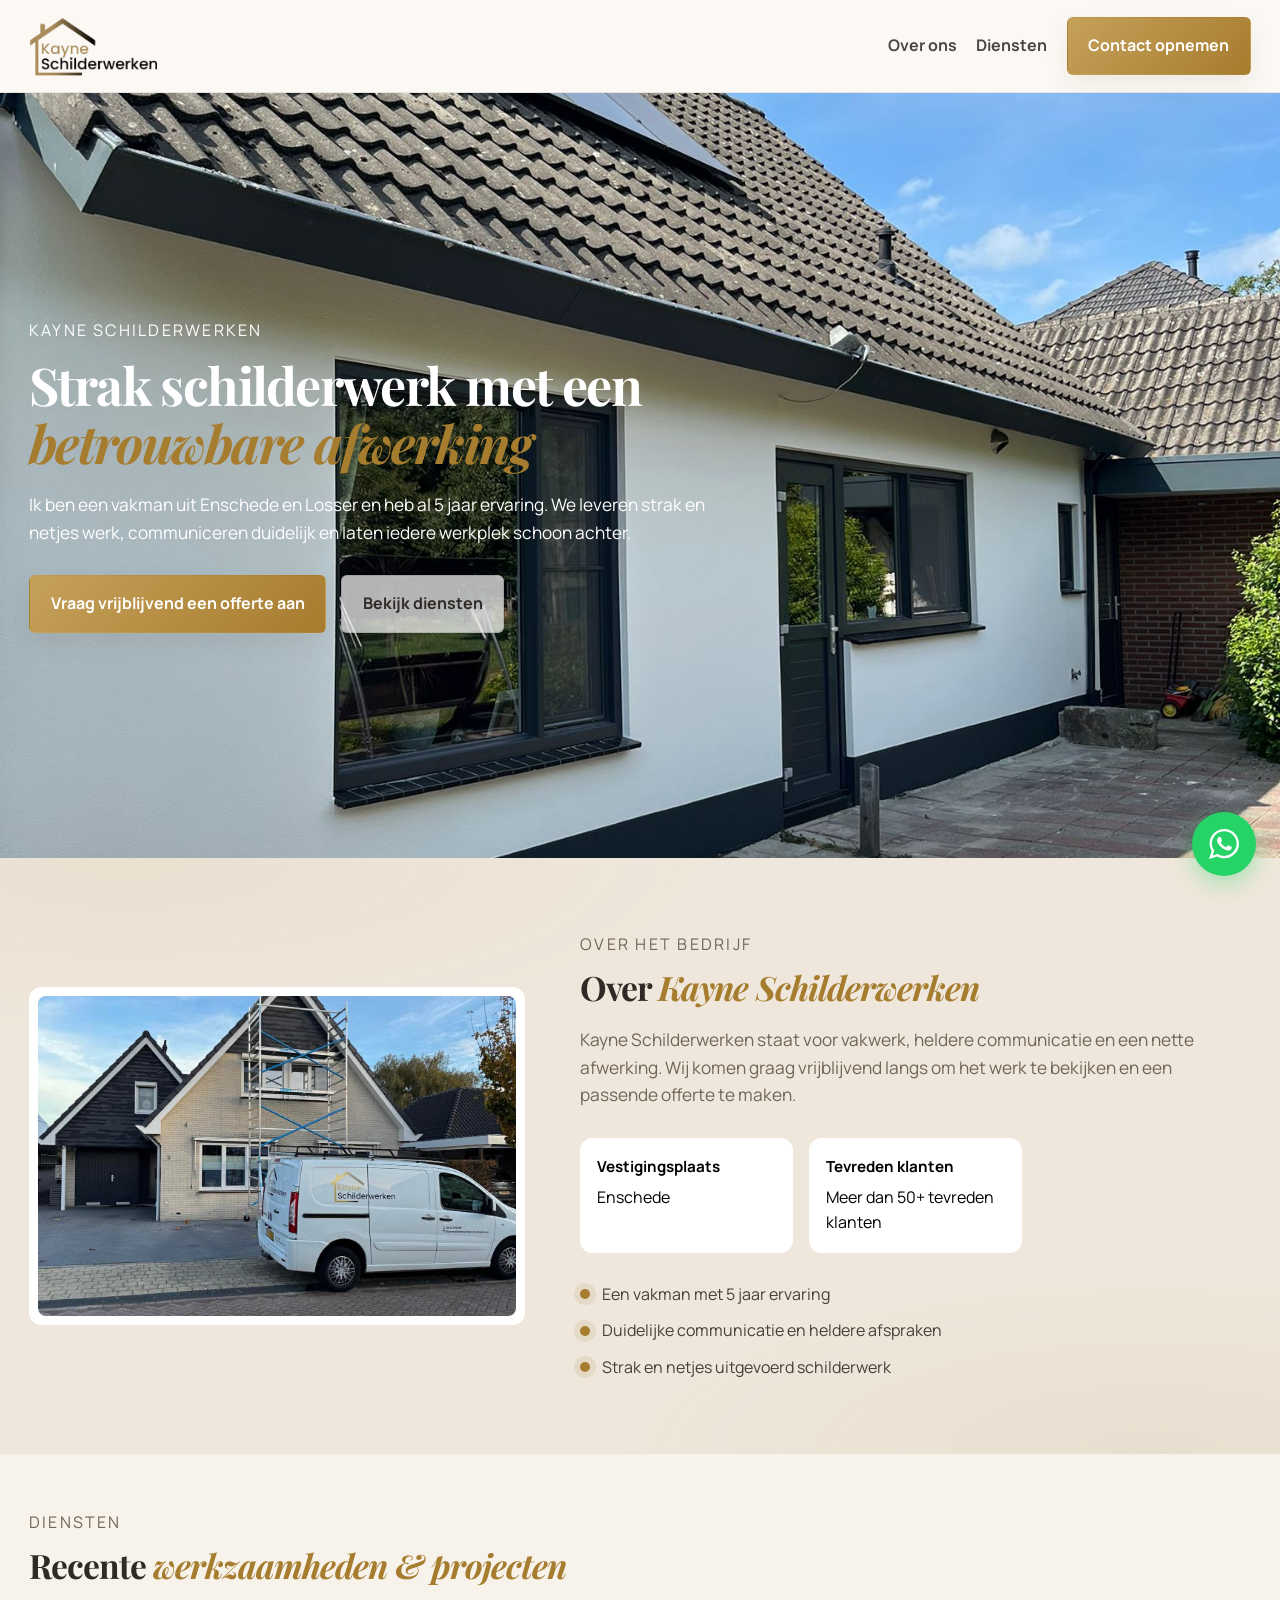
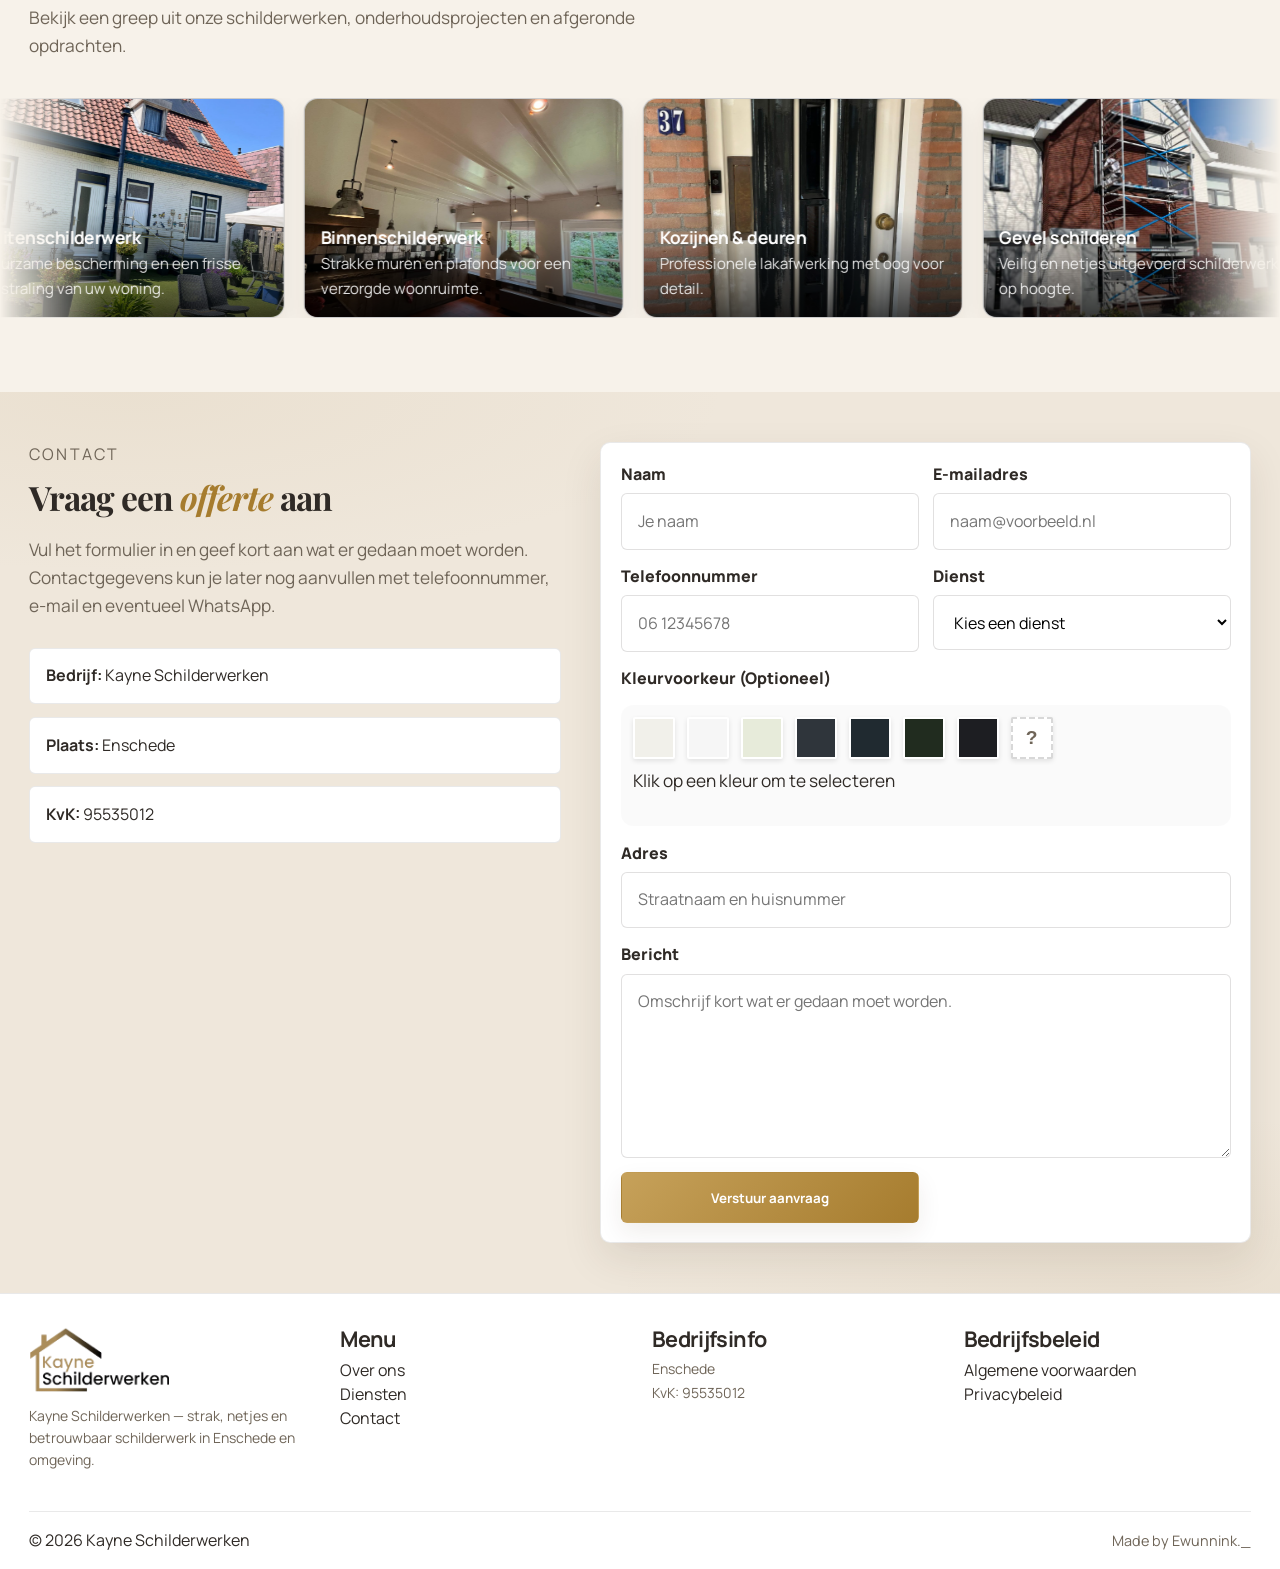
==== commit b41c10dd: "Update index.html" ====
--- a/index.html
+++ b/index.html
@@ -6,7 +6,7 @@
   <title>Kayne Schilderwerken • Schilderwerk met strakke afwerking</title>
   <meta name="description" content="Kayne Schilderwerken uit Enschede. Binnen- en buitenschilderwerk, spuitwerk, sauswerk, behangen, houtrotreparaties, glaszetten en kitwerk." />
   <link rel="canonical" href="https://www.kayneschilderwerken.nl/" />
-  <link rel="icon" href="/favicon-vhs.png" type="image/png">
+  <link rel="icon" href="/favicon (1).png" type="image/png">
 
 
   <link rel="preconnect" href="https://fonts.googleapis.com">
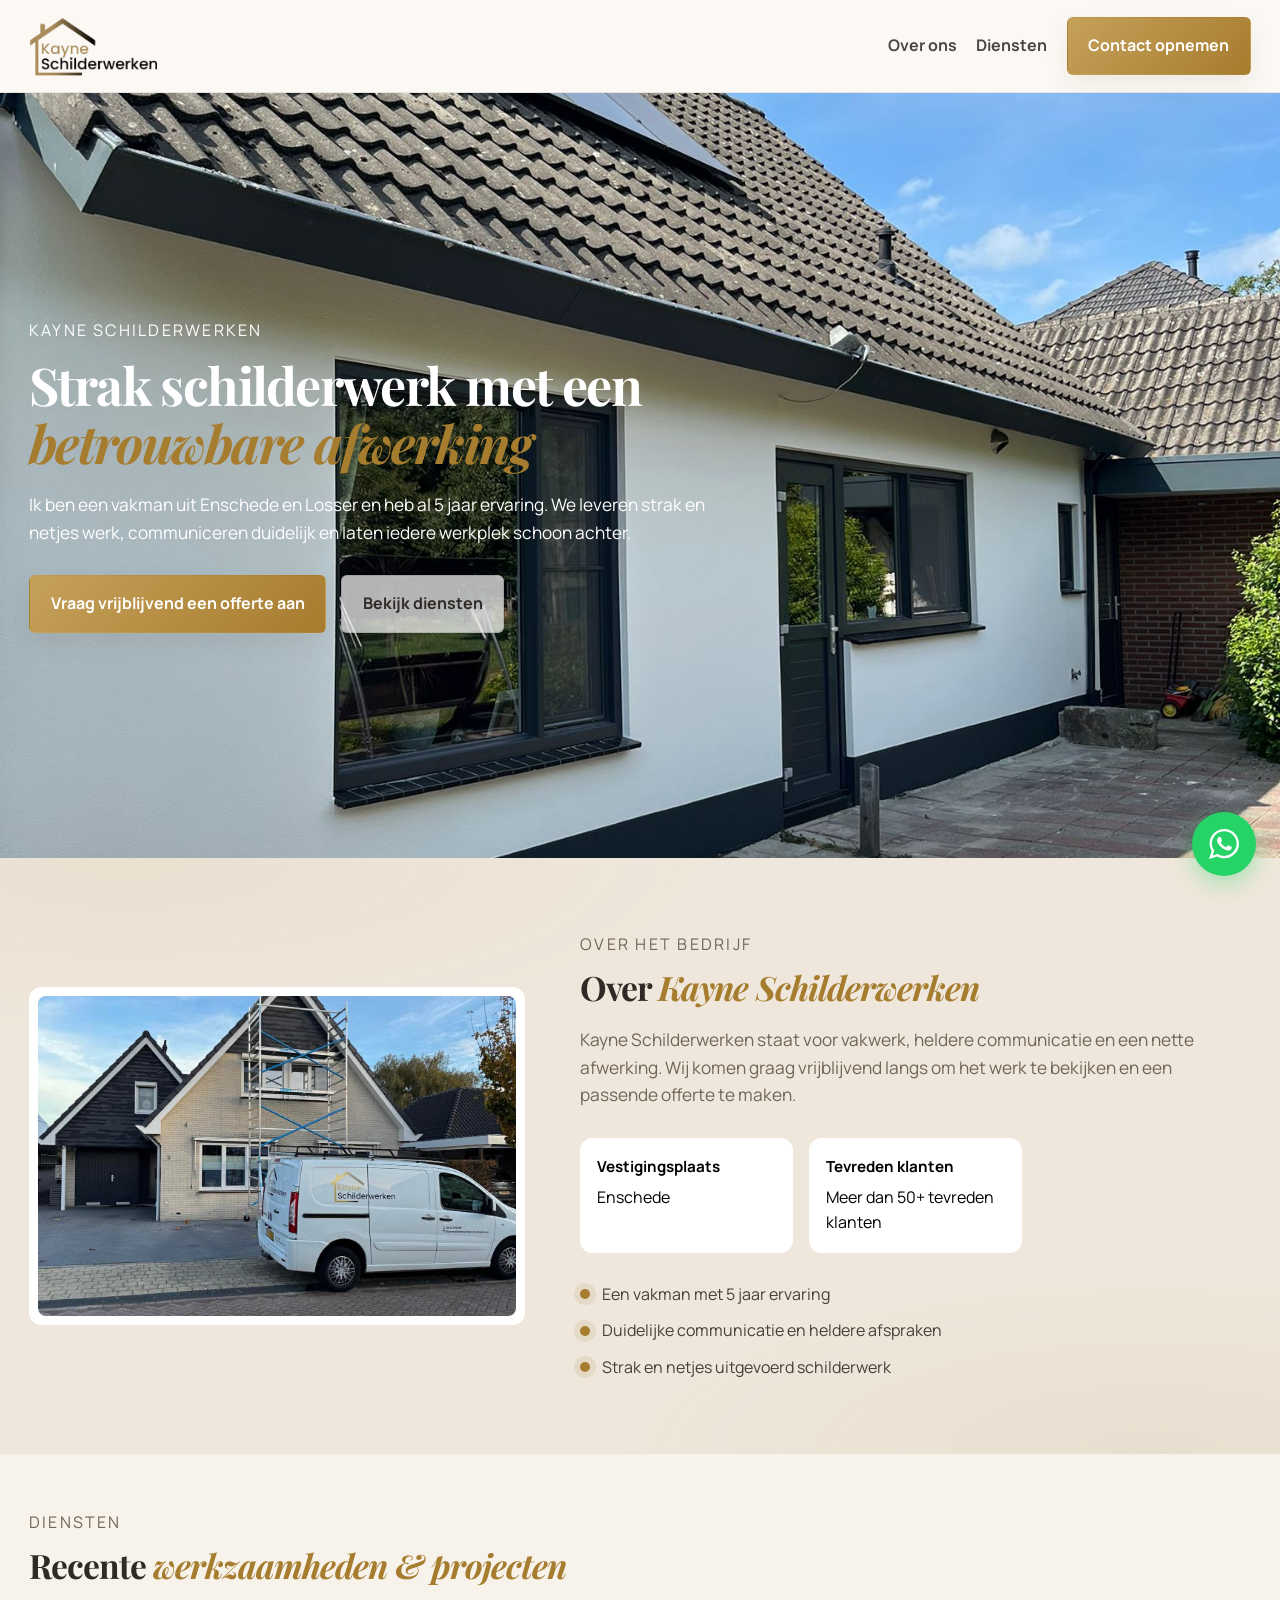
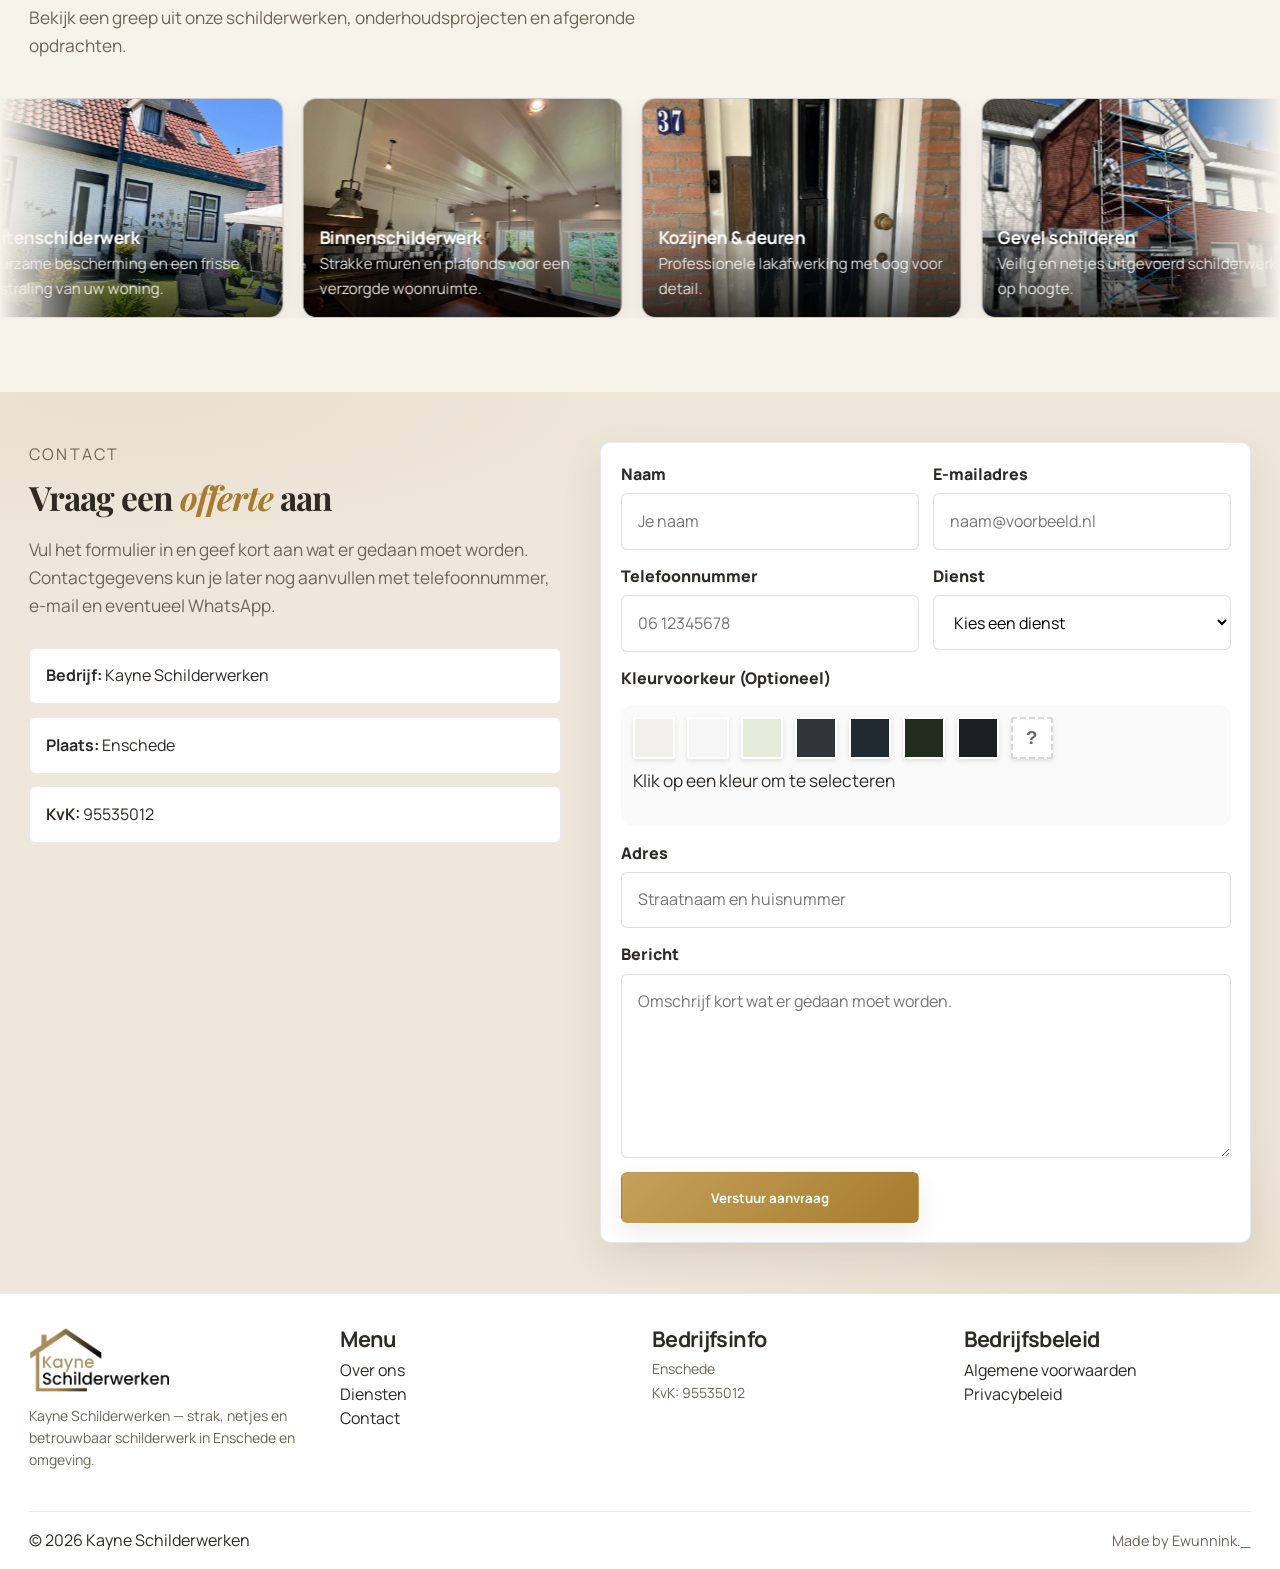
==== commit 28244950: "Update index.html" ====
--- a/index.html
+++ b/index.html
@@ -6,7 +6,7 @@
   <title>Kayne Schilderwerken • Schilderwerk met strakke afwerking</title>
   <meta name="description" content="Kayne Schilderwerken uit Enschede. Binnen- en buitenschilderwerk, spuitwerk, sauswerk, behangen, houtrotreparaties, glaszetten en kitwerk." />
   <link rel="canonical" href="https://www.kayneschilderwerken.nl/" />
-  <link rel="icon" href="/favicon (1).png" type="image/png">
+  <link rel="icon" href="/favicon (2).png" type="image/png">
 
 
   <link rel="preconnect" href="https://fonts.googleapis.com">
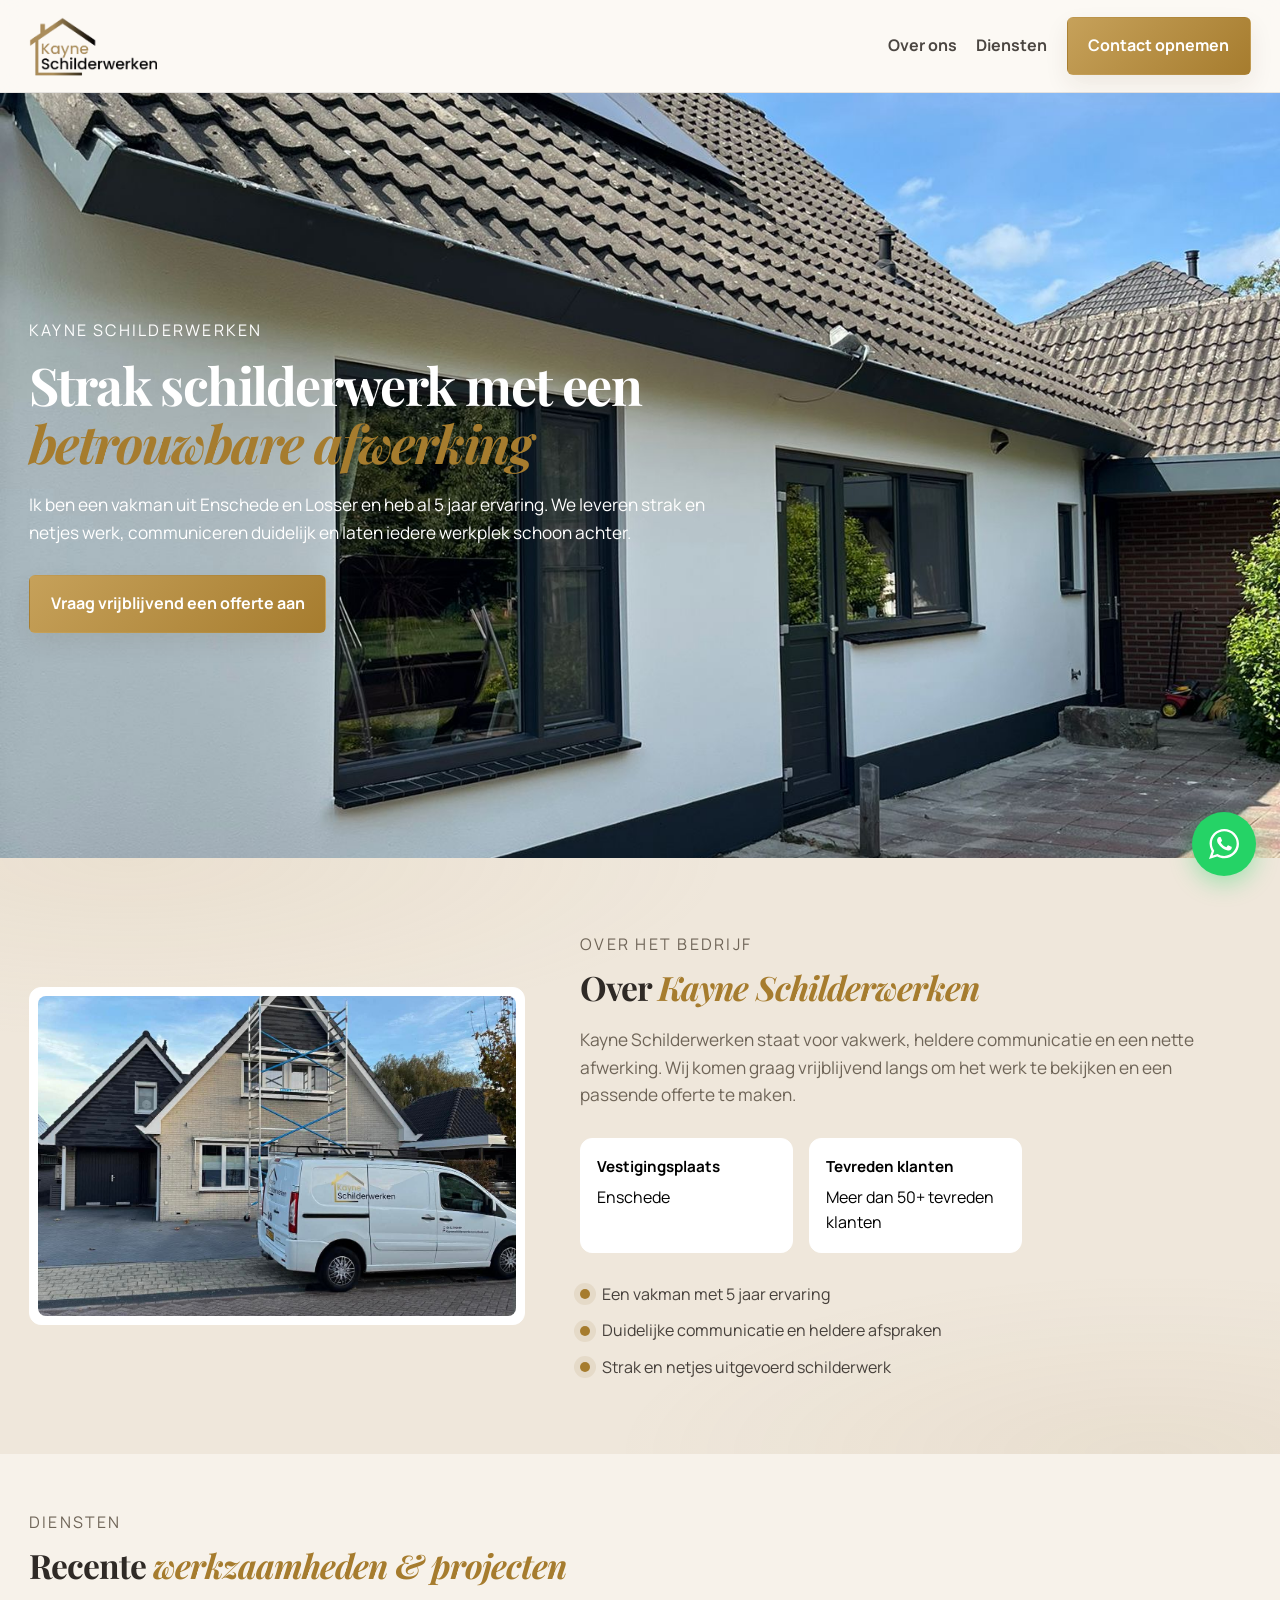
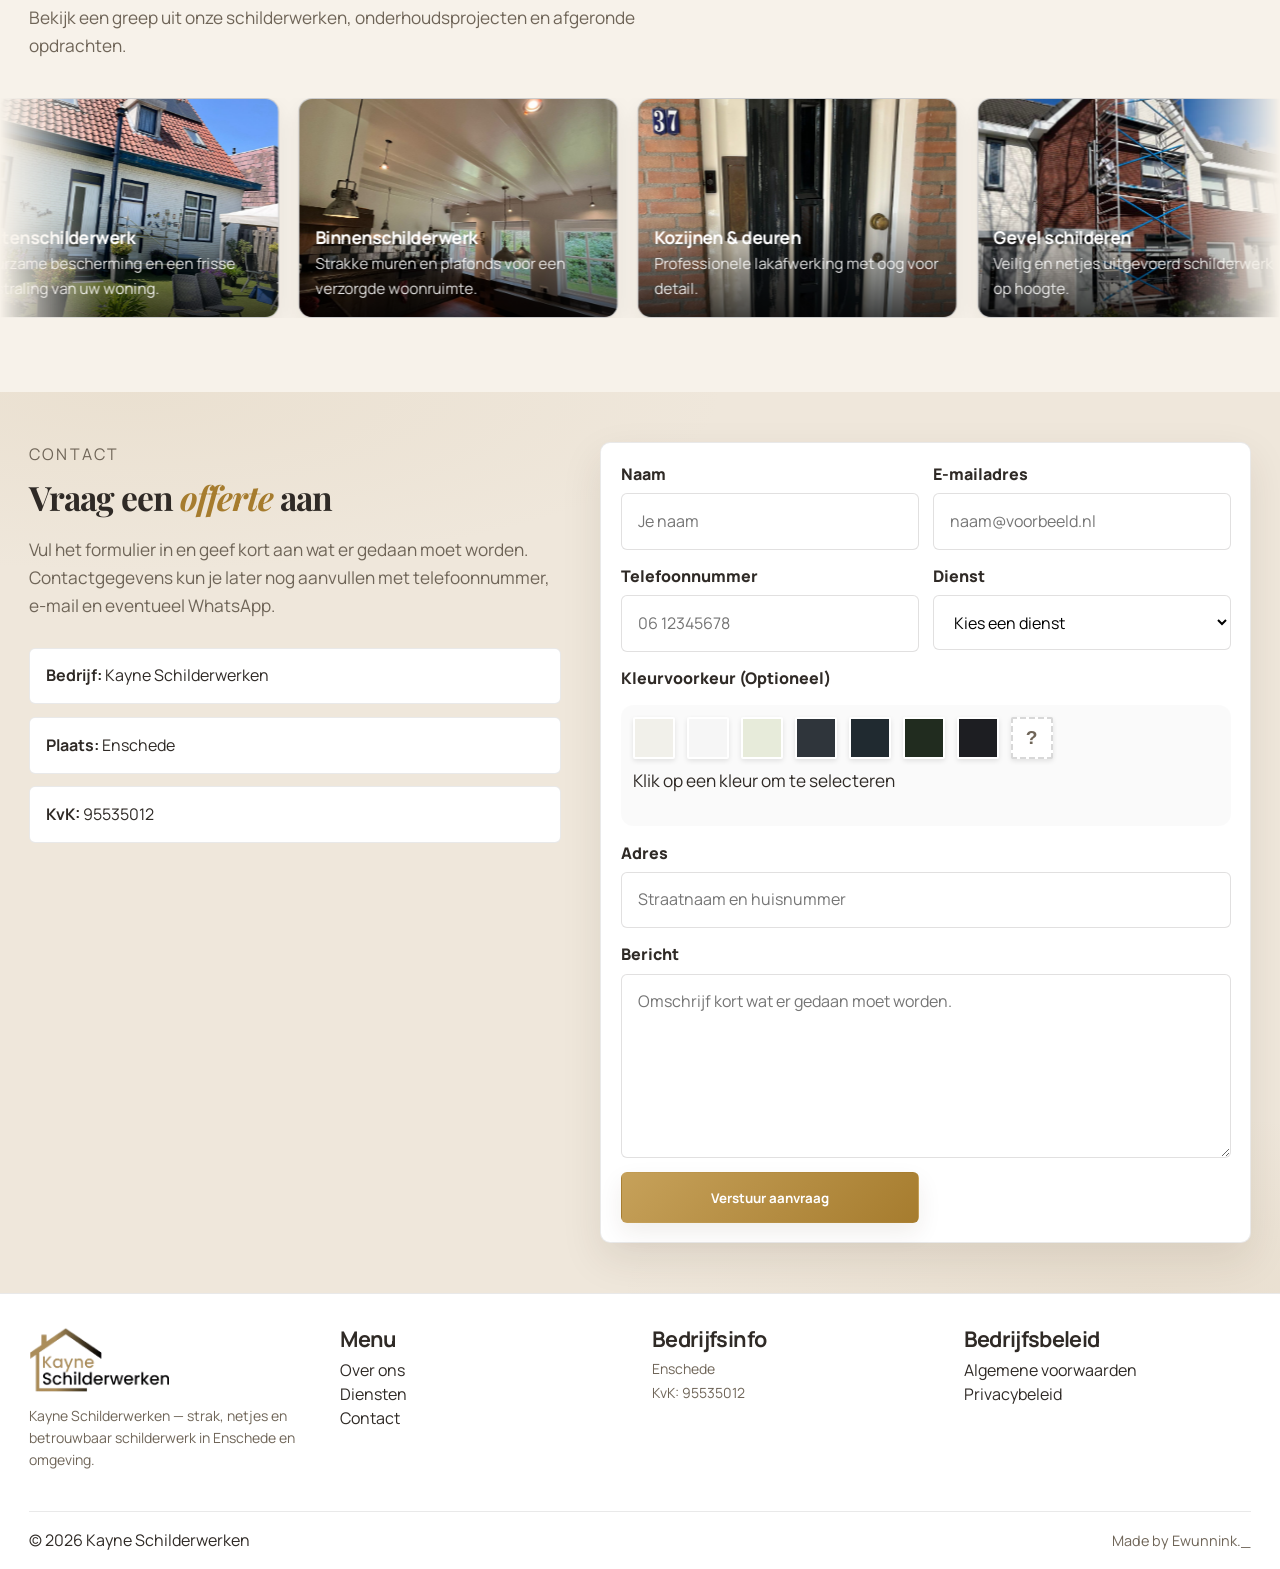
==== commit 811422b8: "Update index.html" ====
--- a/index.html
+++ b/index.html
@@ -56,7 +56,6 @@
 
       <div class="hero-actions">
         <a class="btn btn-primary" href="#contact">Vraag vrijblijvend een offerte aan</a>
-        <a class="btn btn-ghost" href="#diensten">Bekijk diensten</a>
       </div>
     </div>
   </div>
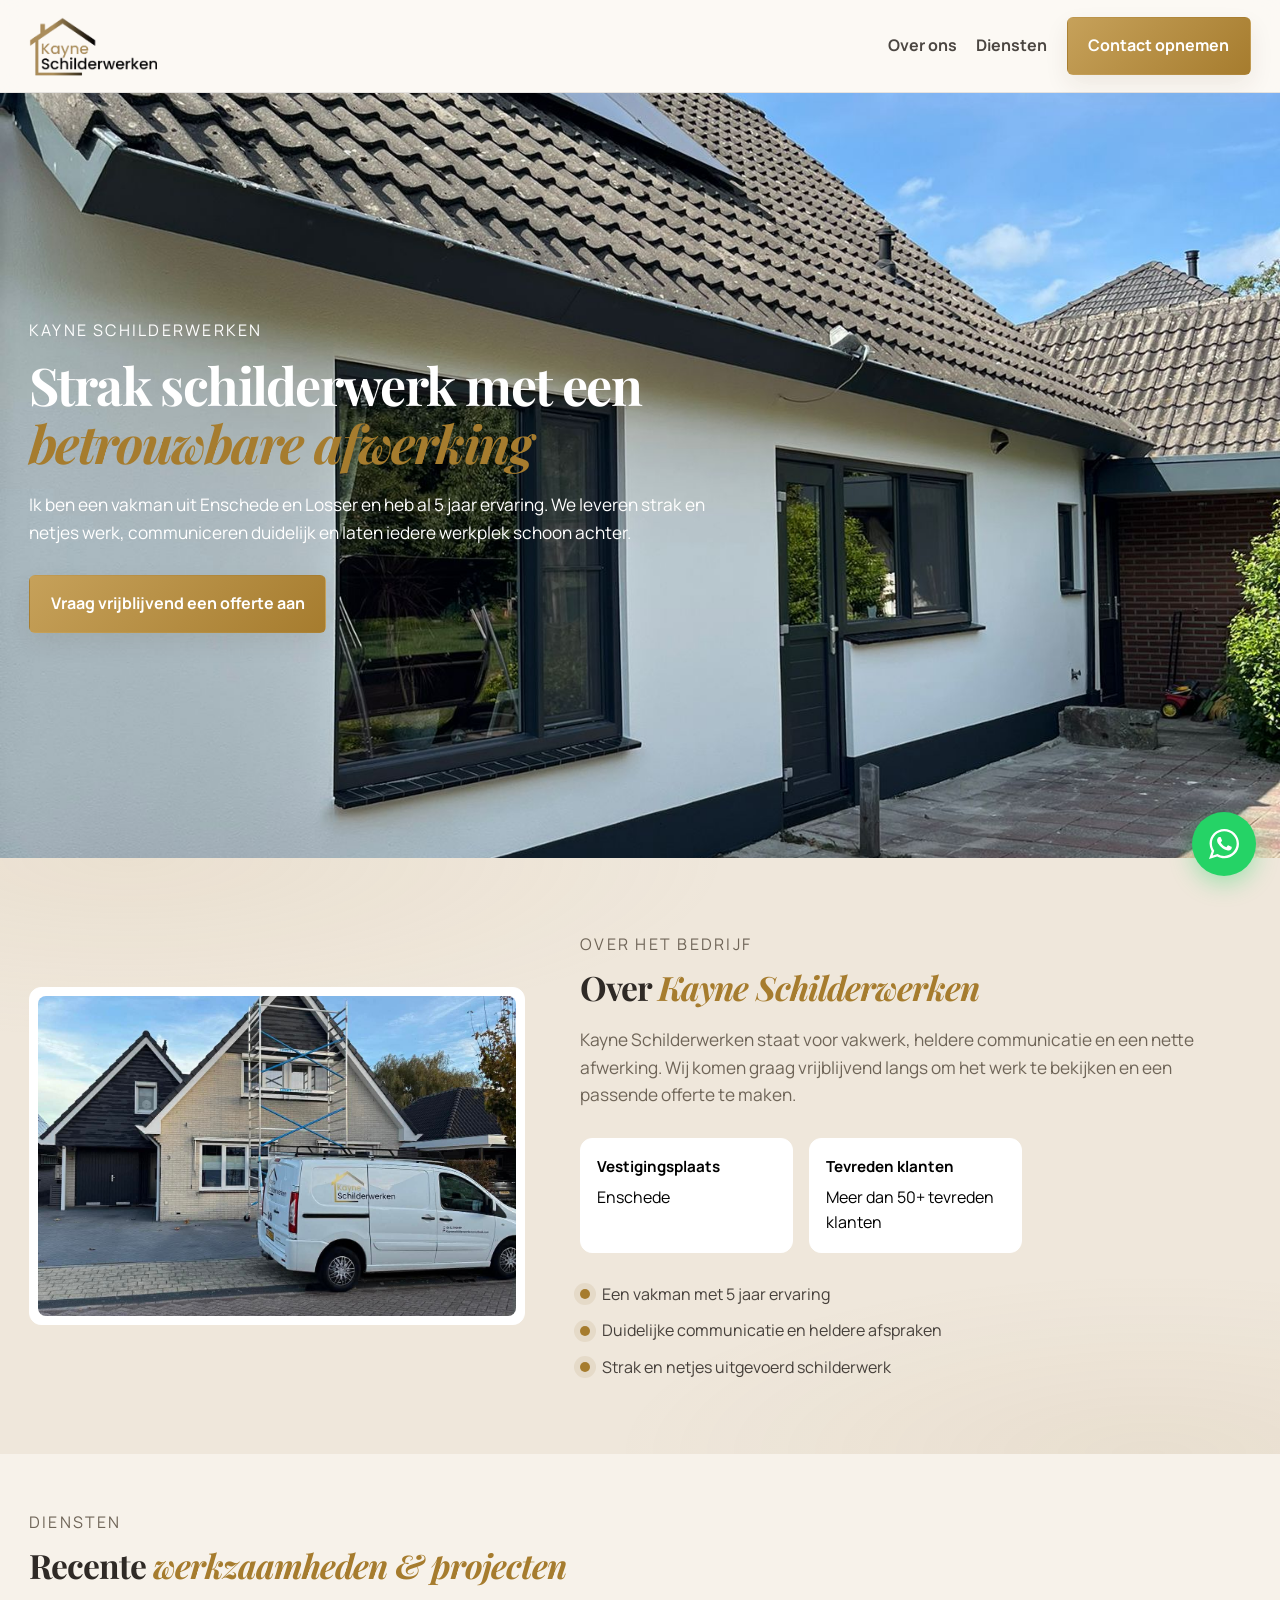
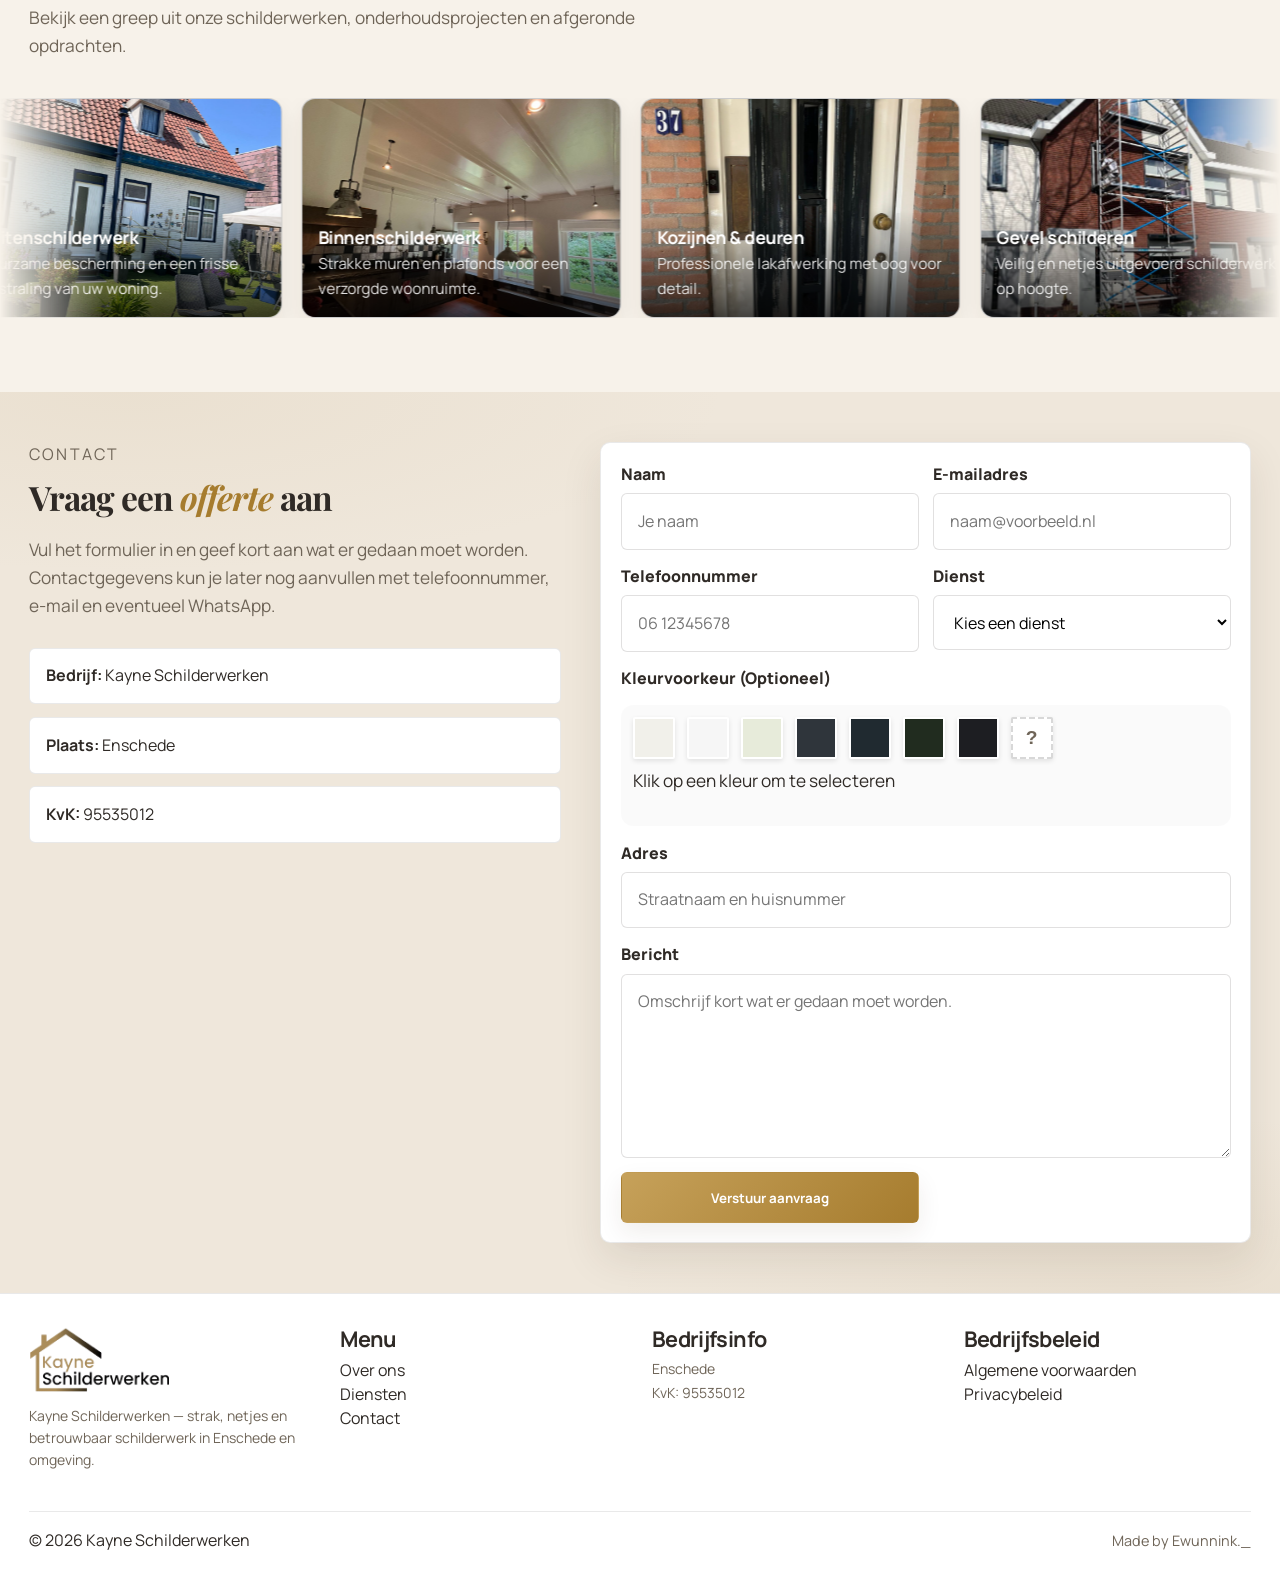
==== commit 9511396f: "Update index.html" ====
--- a/index.html
+++ b/index.html
@@ -4,6 +4,7 @@
   <meta charset="utf-8" />
   <meta name="viewport" content="width=device-width, initial-scale=1" />
   <title>Kayne Schilderwerken • Schilderwerk met strakke afwerking</title>
+  <meta name="google-site-verification" content="_mDGQO05oumf9ODPq2JXHHJ9prDUZ8i0idKHi7P6pOM">
   <meta name="description" content="Kayne Schilderwerken uit Enschede. Binnen- en buitenschilderwerk, spuitwerk, sauswerk, behangen, houtrotreparaties, glaszetten en kitwerk." />
   <link rel="canonical" href="https://www.kayneschilderwerken.nl/" />
   <link rel="icon" href="/favicon (2).png" type="image/png">
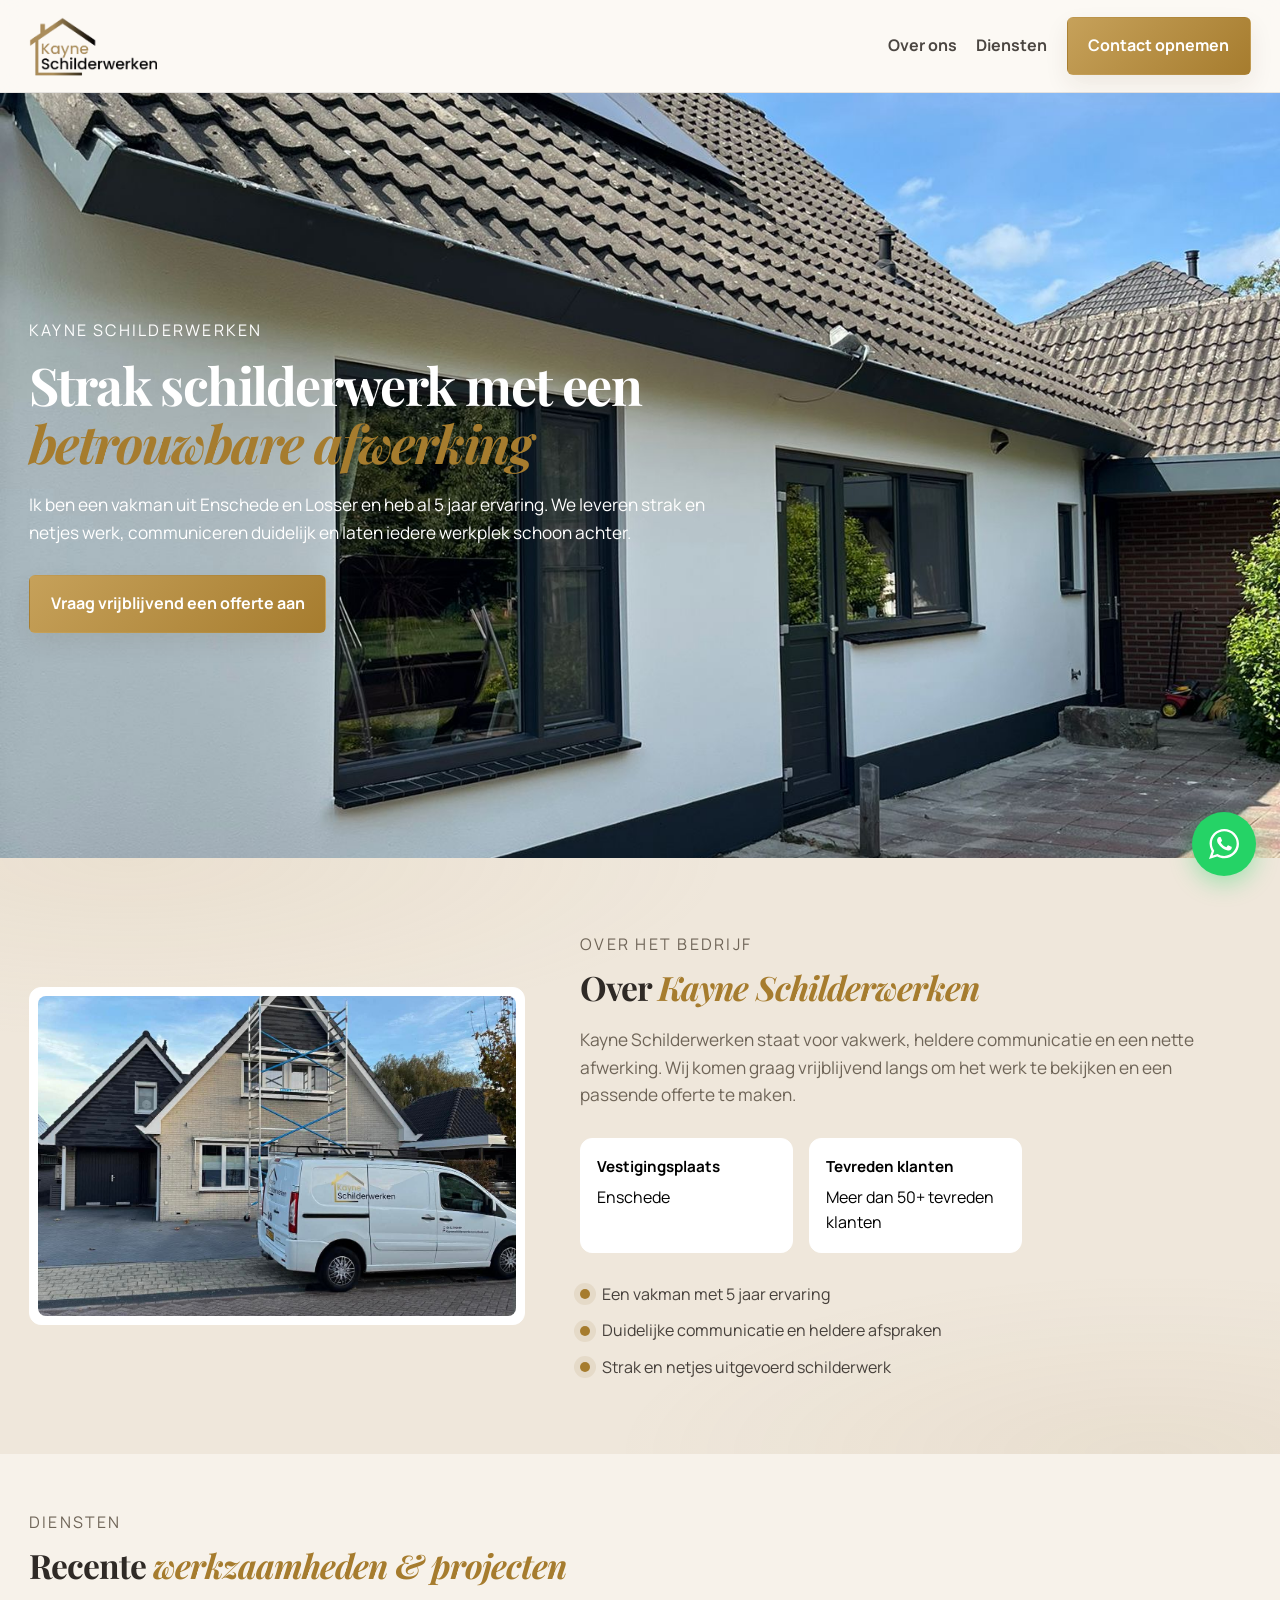
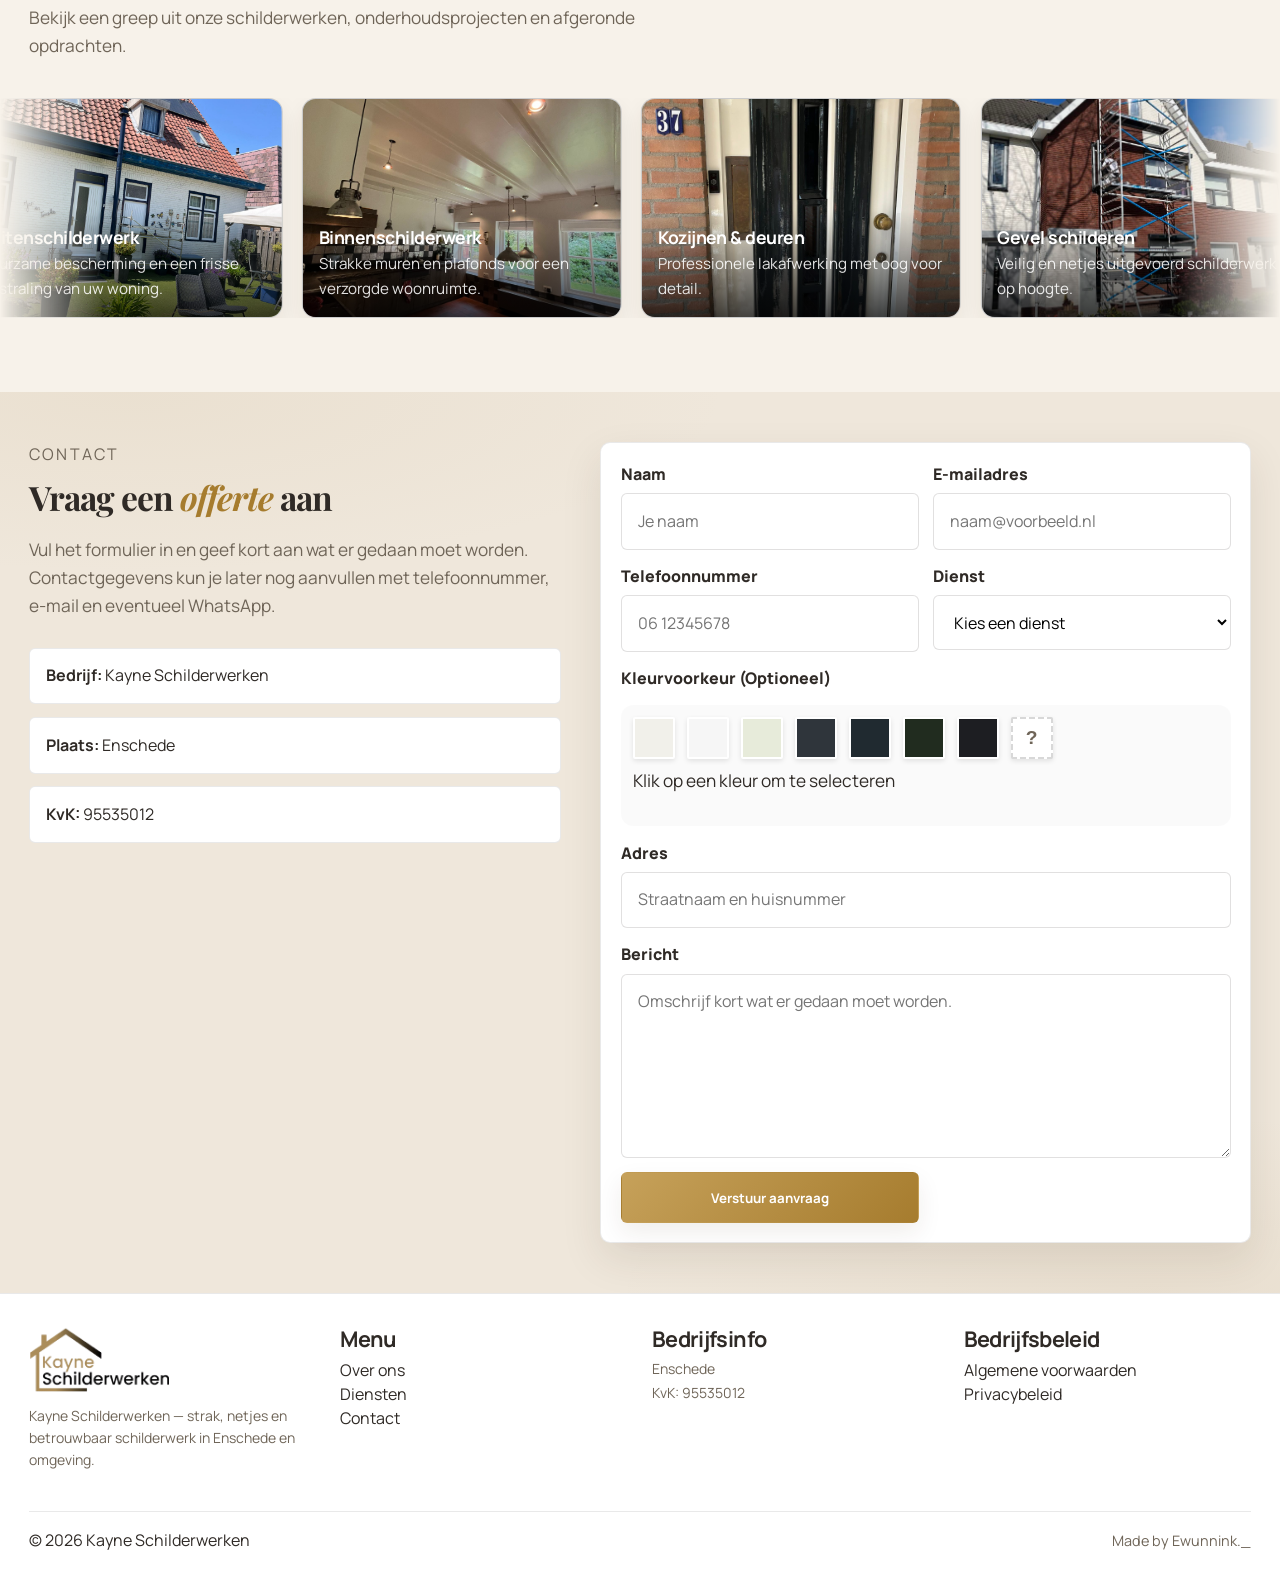
==== commit 0de1f0e9: "Update index.html" ====
--- a/index.html
+++ b/index.html
@@ -278,9 +278,9 @@
 
     <div class="footer-col">
       <h3>Menu</h3>
-      <a href="/over-ons.html">Over ons</a>
-      <a href="/diensten.html">Diensten</a>
-      <a href="/contact-opnemen.html">Contact</a>
+      <a href="/over-ons">Over ons</a>
+      <a href="/diensten">Diensten</a>
+      <a href="/contact-opnemen">Contact</a>
     </div>
 
     <div class="footer-col">
